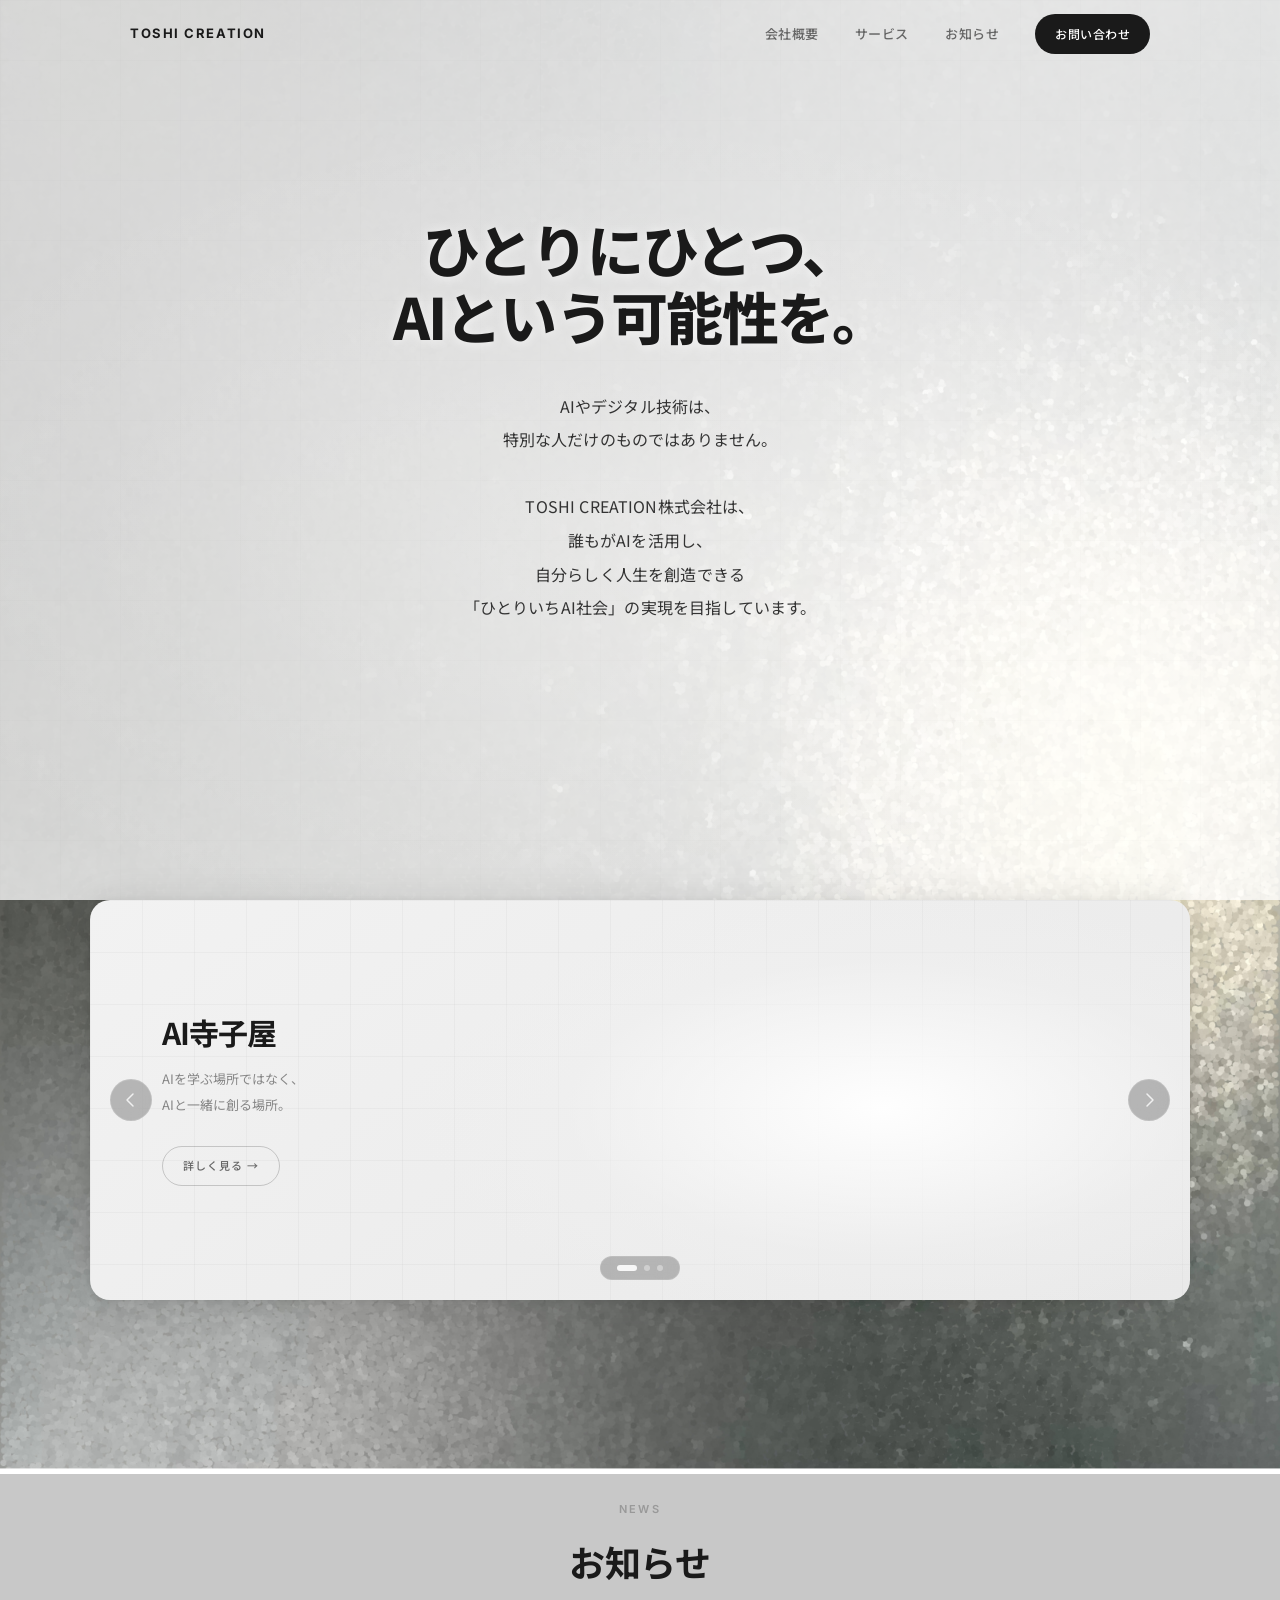
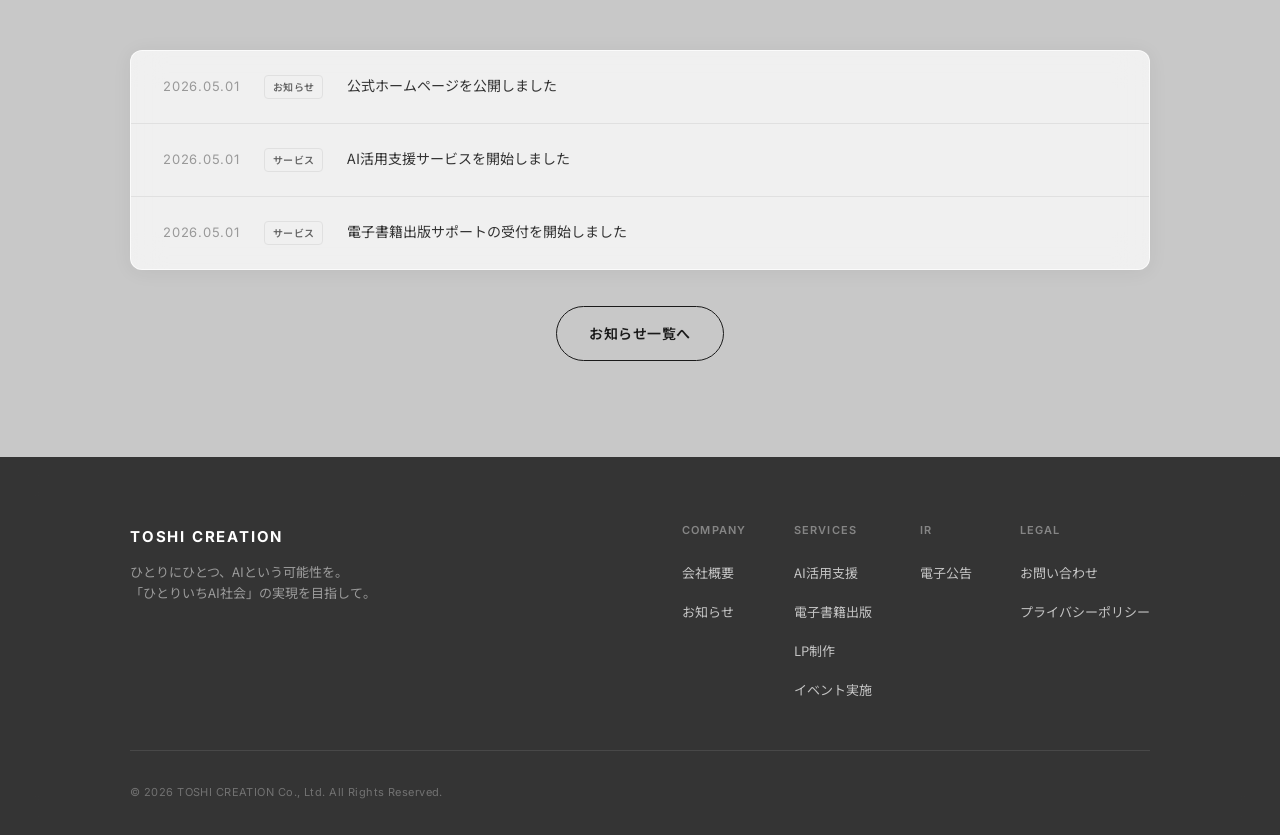
==== index.html @ 2ba1f7fa "Add files via upload" ====
<!DOCTYPE html>
<html lang="ja">
<head>
  <meta charset="UTF-8">
  <meta name="viewport" content="width=device-width, initial-scale=1.0">
  <title>TOSHI CREATION株式会社 | AIを、身近に。</title>
  <meta name="description" content="TOSHI CREATION株式会社は、AI活用支援・電子書籍出版サポート・LP制作・イベント実施を通じて、一人ひとりのビジネスと生活にAIを身近にする会社です。">
  <link rel="stylesheet" href="style.css">
  <link rel="preconnect" href="https://fonts.googleapis.com">
  <link rel="preconnect" href="https://fonts.gstatic.com" crossorigin>
  <link href="https://fonts.googleapis.com/css2?family=Noto+Sans+JP:wght@400;500;600;700;800&family=Inter:wght@400;500;600;700;800&display=swap" rel="stylesheet">
</head>
<body>

  <!-- ヘッダー -->
  <header class="site-header">
    <div class="header-inner">
      <a href="index.html" class="site-logo">
        <span class="logo-text-en">TOSHI CREATION</span>
      </a>
      <nav class="site-nav" id="siteNav">
        <a href="about.html">会社概要</a>
        <a href="services.html">サービス</a>
        <a href="#news">お知らせ</a>
        <a href="#contact" class="nav-contact-btn">お問い合わせ</a>
      </nav>
      <button class="hamburger" id="hamburger" aria-label="メニューを開く">
        <span></span>
        <span></span>
        <span></span>
      </button>
    </div>
  </header>

  <main>

    <!-- ヒーローセクション -->
    <section class="hero" id="about">
      <div class="hero-bg"></div>
      <div class="hero-grid"></div>
      <div class="hero-inner">
        <div class="hero-content">
          <h1 class="hero-title">ひとりにひとつ、<br>AIという可能性を。</h1>
          <p class="hero-body">AIやデジタル技術は、<br>特別な人だけのものではありません。<br><br>TOSHI CREATION株式会社は、<br>誰もがAIを活用し、<br>自分らしく人生を創造できる<br>「ひとりいちAI社会」の実現を目指しています。</p>
        </div>
      </div>
    </section>

    <!-- カルーセルセクション -->
    <section class="carousel-section">
      <div class="carousel" id="mainCarousel">

        <!-- スライドコンテナ -->
        <div class="carousel-inner" id="carouselInner">

          <!-- Slide 1: AI寺子屋 -->
          <div class="carousel-slide slide--dark is-active">
            <div class="slide-bg">
              <div class="slide-bg-grid"></div>
              <div class="slide-bg-glow"></div>
            </div>
            <div class="slide-content">
              <h2 class="slide-title slide-title--dark">AI寺子屋</h2>
              <p class="slide-desc slide-desc--dark">AIを学ぶ場所ではなく、<br>AIと一緒に創る場所。</p>
              <a href="#" class="slide-btn slide-btn--dark">詳しく見る →</a>
            </div>
          </div>

          <!-- Slide 2: 余白プロジェクト -->
          <div class="carousel-slide slide--light">
            <div class="slide-bg">
              <div class="slide-bg-orb"></div>
            </div>
            <div class="slide-content">
              <h2 class="slide-title slide-title--dark">余白プロジェクト</h2>
              <p class="slide-desc slide-desc--dark">情報を増やす前に、<br>余白を取り戻す。</p>
              <a href="#" class="slide-btn slide-btn--dark">詳しく見る →</a>
            </div>
          </div>

          <!-- Slide 3: 自分プロンプトプロジェクト -->
          <div class="carousel-slide slide--future">
            <div class="slide-bg">
              <div class="slide-bg-grid slide-bg-grid--fine"></div>
              <div class="slide-bg-chars" aria-hidden="true">
                <span class="char char-1">プロンプト</span>
                <span class="char char-2">AI</span>
                <span class="char char-3">未来</span>
                <span class="char char-4">創造</span>
                <span class="char char-5">自分</span>
              </div>
            </div>
            <div class="slide-content">
              <h2 class="slide-title slide-title--dark">自分プロンプト<br>プロジェクト</h2>
              <p class="slide-desc slide-desc--dark">あなた自身を、<br>AI時代の資産にする。</p>
              <a href="#" class="slide-btn slide-btn--dark">詳しく見る →</a>
            </div>
          </div>

        </div>

        <!-- 矢印ナビ -->
        <button class="carousel-arrow carousel-arrow--prev" id="carouselPrev" aria-label="前のスライド">
          <svg width="18" height="18" viewBox="0 0 18 18" fill="none">
            <path d="M11 3L5 9L11 15" stroke="currentColor" stroke-width="1.5" stroke-linecap="round" stroke-linejoin="round"/>
          </svg>
        </button>
        <button class="carousel-arrow carousel-arrow--next" id="carouselNext" aria-label="次のスライド">
          <svg width="18" height="18" viewBox="0 0 18 18" fill="none">
            <path d="M7 3L13 9L7 15" stroke="currentColor" stroke-width="1.5" stroke-linecap="round" stroke-linejoin="round"/>
          </svg>
        </button>

        <!-- ドットナビ -->
        <div class="carousel-dots" role="tablist">
          <button class="carousel-dot is-active" data-index="0" aria-label="スライド1" role="tab"></button>
          <button class="carousel-dot" data-index="1" aria-label="スライド2" role="tab"></button>
          <button class="carousel-dot" data-index="2" aria-label="スライド3" role="tab"></button>
        </div>

      </div>
    </section>

    <!-- お知らせ -->
    <section id="news">
      <div class="container">
        <div class="section-header">
          <span class="section-label">News</span>
          <h2 class="section-title">お知らせ</h2>
        </div>
        <div class="news-list">
          <div class="news-item">
            <span class="news-date">2026.05.01</span>
            <span class="news-tag">お知らせ</span>
            <a href="news.html" class="news-title-link">公式ホームページを公開しました</a>
          </div>
          <div class="news-item">
            <span class="news-date">2026.05.01</span>
            <span class="news-tag">サービス</span>
            <a href="news.html" class="news-title-link">AI活用支援サービスを開始しました</a>
          </div>
          <div class="news-item">
            <span class="news-date">2026.05.01</span>
            <span class="news-tag">サービス</span>
            <a href="news.html" class="news-title-link">電子書籍出版サポートの受付を開始しました</a>
          </div>
        </div>
        <div class="news-more">
          <a href="news.html" class="btn btn-outline">お知らせ一覧へ</a>
        </div>
      </div>
    </section>


  </main>

  <!-- フッター -->
  <footer class="site-footer">
    <div class="footer-inner">
      <div class="footer-top">
        <div>
          <span class="footer-logo-text-en">TOSHI CREATION</span>
          <p class="footer-tagline">ひとりにひとつ、AIという可能性を。<br>「ひとりいちAI社会」の実現を目指して。</p>
        </div>
        <nav class="footer-nav">
          <div class="footer-nav-col">
            <h4>Company</h4>
            <ul>
              <li><a href="about.html">会社概要</a></li>
              <li><a href="news.html">お知らせ</a></li>
            </ul>
          </div>
          <div class="footer-nav-col">
            <h4>Services</h4>
            <ul>
              <li><a href="services.html#ai">AI活用支援</a></li>
              <li><a href="services.html#ebook">電子書籍出版</a></li>
              <li><a href="services.html#lp">LP制作</a></li>
              <li><a href="services.html#event">イベント実施</a></li>
            </ul>
          </div>
          <div class="footer-nav-col">
            <h4>IR</h4>
            <ul>
              <li><a href="denshi-kokoku.html">電子公告</a></li>
            </ul>
          </div>
          <div class="footer-nav-col">
            <h4>Legal</h4>
            <ul>
              <li><a href="contact.html">お問い合わせ</a></li>
              <li><a href="privacy.html">プライバシーポリシー</a></li>
            </ul>
          </div>
        </nav>
      </div>
      <div class="footer-bottom">
        <p class="footer-copy">&copy; 2026 TOSHI CREATION Co., Ltd. All Rights Reserved.</p>
      </div>
    </div>
  </footer>

  <script>
    // ハンバーガーメニュー
    const hamburger = document.getElementById('hamburger');
    const siteNav = document.getElementById('siteNav');
    hamburger.addEventListener('click', (e) => {
      e.stopPropagation();
      siteNav.classList.toggle('is-open');
    });
    siteNav.querySelectorAll('a').forEach(link => {
      link.addEventListener('click', () => { siteNav.classList.remove('is-open'); });
    });
    document.addEventListener('click', (e) => {
      if (!siteNav.contains(e.target) && !hamburger.contains(e.target)) {
        siteNav.classList.remove('is-open');
      }
    });

    // スクロール時ヘッダー
    window.addEventListener('scroll', () => {
      const header = document.querySelector('.site-header');
      if (window.scrollY > 20) {
        header.style.boxShadow = '0 2px 16px rgba(0,0,0,0.08)';
      } else {
        header.style.boxShadow = 'none';
      }
    });

    // ——— カルーセル ———
    (function() {
      var slides   = document.querySelectorAll('.carousel-slide');
      var dots     = document.querySelectorAll('.carousel-dot');
      var total    = slides.length;
      var current  = 0;
      var autoTimer = null;
      var INTERVAL  = 5500;

      function goTo(index) {
        slides[current].classList.remove('is-active');
        dots[current].classList.remove('is-active');
        current = ((index % total) + total) % total;
        slides[current].classList.add('is-active');
        dots[current].classList.add('is-active');
      }

      function next() { goTo(current + 1); }
      function prev() { goTo(current - 1); }

      function startAuto() {
        clearInterval(autoTimer);
        autoTimer = setInterval(next, INTERVAL);
      }

      // 矢印
      document.getElementById('carouselNext').addEventListener('click', function() {
        next(); startAuto();
      });
      document.getElementById('carouselPrev').addEventListener('click', function() {
        prev(); startAuto();
      });

      // ドット
      dots.forEach(function(dot) {
        dot.addEventListener('click', function() {
          goTo(+dot.dataset.index); startAuto();
        });
      });

      // スワイプ
      var inner = document.getElementById('carouselInner');
      var touchStartX = 0;
      inner.addEventListener('touchstart', function(e) {
        touchStartX = e.touches[0].clientX;
      }, { passive: true });
      inner.addEventListener('touchend', function(e) {
        var diff = touchStartX - e.changedTouches[0].clientX;
        if (Math.abs(diff) > 40) {
          diff > 0 ? next() : prev();
          startAuto();
        }
      }, { passive: true });

      // ホバーで一時停止
      var carousel = document.getElementById('mainCarousel');
      carousel.addEventListener('mouseenter', function() { clearInterval(autoTimer); });
      carousel.addEventListener('mouseleave', function() { startAuto(); });

      startAuto();
    })();
  </script>
</body>
</html>
---- style.css ----
/* ===========================
   TOSHI CREATION 共通スタイル
   =========================== */

/* リセット・基本設定 */
*, *::before, *::after {
  box-sizing: border-box;
  margin: 0;
  padding: 0;
}

:root {
  --color-bg: #fafafa;
  --color-bg-white: #ffffff;
  --color-bg-light: #f4f4f4;
  --color-black: #1a1a1a;
  --color-dark: #333333;
  --color-mid: #666666;
  --color-light: #999999;
  --color-border: #e0e0e0;
  --color-accent: #2d2d2d;
  --color-accent-light: #4a4a4a;
  --shadow-sm: 0 2px 8px rgba(0,0,0,0.06);
  --shadow-md: 0 4px 16px rgba(0,0,0,0.08);
  --shadow-lg: 0 8px 32px rgba(0,0,0,0.10);
  --radius-sm: 6px;
  --radius-md: 12px;
  --radius-lg: 20px;
  --font-ja: 'Noto Sans JP', 'Hiragino Kaku Gothic ProN', 'Meiryo', sans-serif;
  --font-en: 'Inter', 'Helvetica Neue', Arial, sans-serif;
  --transition: 0.3s ease;
  --max-width: 1100px;
}

html {
  scroll-behavior: smooth;
}

body {
  font-family: var(--font-ja);
  background-color: #c8c8c8;
  background-image:
    linear-gradient(rgba(255, 255, 255, 0.76), rgba(255, 255, 255, 0.76)),
    url("images/glass-bg.png");
  background-size: cover;
  background-position: center;
  background-attachment: fixed;
  background-repeat: no-repeat;
  color: var(--color-dark);
  line-height: 1.8;
  font-size: 16px;
  -webkit-font-smoothing: antialiased;
}

a {
  color: inherit;
  text-decoration: none;
  transition: opacity var(--transition);
}

a:hover {
  opacity: 0.7;
}

img {
  max-width: 100%;
  height: auto;
}

/* ===========================
   レイアウト
   =========================== */

.container {
  max-width: var(--max-width);
  margin: 0 auto;
  padding: 0 40px;
}

section {
  padding: 96px 0;
}

/* ===========================
   ヘッダー・ナビゲーション
   =========================== */

.site-header {
  position: fixed;
  top: 0;
  left: 0;
  right: 0;
  z-index: 100;
  background: transparent;
  border-bottom: none;
}

.header-inner {
  max-width: var(--max-width);
  margin: 0 auto;
  padding: 0 40px;
  height: 68px;
  display: flex;
  align-items: center;
  justify-content: space-between;
}

.site-logo {
  display: flex;
  align-items: center;
  gap: 12px;
}

.logo-mark {
  width: 36px;
  height: 36px;
  background: linear-gradient(135deg, #1a1a1a 0%, #4a4a4a 100%);
  border-radius: var(--radius-sm);
  display: flex;
  align-items: center;
  justify-content: center;
  color: #fff;
  font-size: 13px;
  font-family: var(--font-en);
  font-weight: 700;
  letter-spacing: 0.02em;
  flex-shrink: 0;
}

.logo-img {
  height: 38px;
  width: auto;
  display: block;
}

.logo-text {
  display: flex;
  flex-direction: column;
  line-height: 1.2;
}

.logo-text-en {
  font-family: var(--font-en);
  font-size: 13px;
  font-weight: 700;
  letter-spacing: 0.12em;
  color: var(--color-black);
  text-transform: uppercase;
}

.logo-text-ja {
  font-size: 10px;
  color: var(--color-mid);
  letter-spacing: 0.06em;
}

.site-nav {
  display: flex;
  align-items: center;
  gap: 36px;
}

.site-nav a {
  font-size: 13px;
  font-weight: 500;
  color: var(--color-mid);
  letter-spacing: 0.04em;
  transition: color var(--transition);
}

.site-nav a:hover,
.site-nav a.active {
  color: var(--color-black);
  opacity: 1;
}

.nav-contact-btn {
  background: var(--color-black) !important;
  color: #fff !important;
  padding: 9px 20px;
  border-radius: 100px;
  font-size: 12px !important;
  font-weight: 600;
  letter-spacing: 0.06em;
  transition: background var(--transition) !important;
}

.nav-contact-btn:hover {
  background: var(--color-accent-light) !important;
  opacity: 1 !important;
}

/* ハンバーガーメニュー */
.hamburger {
  display: none;
  flex-direction: column;
  gap: 5px;
  cursor: pointer;
  padding: 4px;
  background: none;
  border: none;
}

.hamburger span {
  display: block;
  width: 22px;
  height: 1.5px;
  background: var(--color-black);
  transition: var(--transition);
}

/* ===========================
   フッター
   =========================== */

.site-footer {
  background: rgba(20, 20, 20, 0.82);
  backdrop-filter: blur(16px);
  -webkit-backdrop-filter: blur(16px);
  color: #fff;
  padding: 64px 0 32px;
}

.footer-inner {
  max-width: var(--max-width);
  margin: 0 auto;
  padding: 0 40px;
}

.footer-top {
  display: flex;
  justify-content: space-between;
  align-items: flex-start;
  gap: 48px;
  padding-bottom: 48px;
  border-bottom: 1px solid rgba(255,255,255,0.1);
  margin-bottom: 32px;
}

.footer-logo-text-en {
  font-family: var(--font-en);
  font-size: 15px;
  font-weight: 700;
  letter-spacing: 0.12em;
  color: #fff;
  text-transform: uppercase;
}

.footer-logo-text-ja {
  font-size: 10px;
  color: rgba(255,255,255,0.4);
  margin-top: 4px;
  letter-spacing: 0.06em;
}

.footer-logo-img {
  height: 28px;
  width: auto;
  display: block;
  margin-bottom: 12px;
  filter: brightness(0) invert(1);
  opacity: 0.85;
}

.footer-tagline {
  font-size: 13px;
  color: rgba(255,255,255,0.5);
  margin-top: 12px;
  line-height: 1.6;
}

.footer-nav {
  display: flex;
  gap: 48px;
}

.footer-nav-col h4 {
  font-size: 11px;
  font-weight: 600;
  letter-spacing: 0.1em;
  text-transform: uppercase;
  color: rgba(255,255,255,0.4);
  margin-bottom: 16px;
  font-family: var(--font-en);
}

.footer-nav-col ul {
  list-style: none;
  display: flex;
  flex-direction: column;
  gap: 10px;
}

.footer-nav-col a {
  font-size: 13px;
  color: rgba(255,255,255,0.7);
  transition: color var(--transition);
}

.footer-nav-col a:hover {
  color: #fff;
  opacity: 1;
}

.footer-bottom {
  display: flex;
  justify-content: space-between;
  align-items: center;
  gap: 16px;
}

.footer-copy {
  font-size: 11px;
  color: rgba(255,255,255,0.3);
  font-family: var(--font-en);
  letter-spacing: 0.04em;
}

/* ===========================
   共通コンポーネント
   =========================== */

/* セクション見出し */
.section-header {
  text-align: center;
  margin-bottom: 64px;
}

.section-label {
  display: inline-block;
  font-family: var(--font-en);
  font-size: 11px;
  font-weight: 600;
  letter-spacing: 0.2em;
  text-transform: uppercase;
  color: var(--color-light);
  margin-bottom: 16px;
}

.section-title {
  font-size: clamp(26px, 3.5vw, 36px);
  font-weight: 700;
  color: var(--color-black);
  line-height: 1.4;
  letter-spacing: -0.01em;
}

.section-desc {
  margin-top: 16px;
  font-size: 15px;
  color: var(--color-mid);
  line-height: 1.9;
  max-width: 560px;
  margin-left: auto;
  margin-right: auto;
}

/* ボタン */
.btn {
  display: inline-flex;
  align-items: center;
  gap: 8px;
  padding: 14px 32px;
  border-radius: 100px;
  font-size: 14px;
  font-weight: 600;
  letter-spacing: 0.04em;
  cursor: pointer;
  transition: all var(--transition);
  border: none;
  outline: none;
}

.btn-primary {
  background: var(--color-black);
  color: #fff;
}

.btn-primary:hover {
  background: #333;
  opacity: 1;
  transform: translateY(-1px);
  box-shadow: var(--shadow-md);
}

.btn-outline {
  background: transparent;
  color: var(--color-black);
  border: 1.5px solid var(--color-black);
}

.btn-outline:hover {
  background: var(--color-black);
  color: #fff;
  opacity: 1;
  transform: translateY(-1px);
}

.btn-line {
  background: #06C755;
  color: #fff;
}

.btn-line:hover {
  background: #05b04c;
  opacity: 1;
  transform: translateY(-1px);
  box-shadow: var(--shadow-md);
}

/* カード */
.card {
  background: rgba(255, 255, 255, 0.75);
  backdrop-filter: blur(16px);
  -webkit-backdrop-filter: blur(16px);
  border: 1px solid rgba(255,255,255,0.7);
  border-radius: var(--radius-md);
  padding: 36px;
  box-shadow: var(--shadow-sm);
  transition: box-shadow var(--transition), transform var(--transition);
}

.card:hover {
  box-shadow: var(--shadow-md);
  transform: translateY(-2px);
}

/* ページヘッダー（各内ページ用） */
.page-hero {
  padding: 128px 0 72px;
  text-align: center;
  background: transparent;
}

.page-hero-label {
  font-family: var(--font-en);
  font-size: 11px;
  font-weight: 600;
  letter-spacing: 0.2em;
  text-transform: uppercase;
  color: var(--color-light);
  display: block;
  margin-bottom: 16px;
}

.page-hero-title {
  font-size: clamp(30px, 4vw, 44px);
  font-weight: 700;
  color: var(--color-black);
  letter-spacing: -0.02em;
  line-height: 1.3;
}

.page-hero-desc {
  margin-top: 16px;
  font-size: 15px;
  color: var(--color-mid);
  line-height: 1.9;
}

/* ページコンテンツ共通 */
.page-content {
  padding: 80px 0 96px;
}

/* ===========================
   トップページ専用
   =========================== */

/* ヒーロー */
.hero {
  min-height: 100vh;
  display: flex;
  align-items: center;
  justify-content: center;
  background: transparent;
  position: relative;
  overflow: hidden;
  padding-top: 68px;
}

.hero-bg {
  position: absolute;
  inset: 0;
  background:
    radial-gradient(ellipse 90% 70% at 50% 60%, rgba(255,255,255,0.18) 0%, transparent 70%);
  pointer-events: none;
}

.hero-grid {
  position: absolute;
  inset: 0;
  background-image:
    linear-gradient(rgba(0,0,0,0.025) 1px, transparent 1px),
    linear-gradient(90deg, rgba(0,0,0,0.025) 1px, transparent 1px);
  background-size: 60px 60px;
  pointer-events: none;
  opacity: 0.4;
}

.hero-inner {
  position: relative;
  z-index: 1;
  max-width: 800px;
  margin: 0 auto;
  padding: 0 40px;
  display: flex;
  flex-direction: column;
  align-items: center;
  width: 100%;
}

.hero-content {
  padding: 100px 0 80px;
  text-align: center;
  width: 100%;
}

.hero-eyecatch {
  font-family: var(--font-en);
  font-size: 11px;
  font-weight: 600;
  letter-spacing: 0.2em;
  text-transform: uppercase;
  color: var(--color-light);
  display: flex;
  align-items: center;
  justify-content: center;
  gap: 12px;
  margin-bottom: 28px;
}

.hero-eyecatch::before {
  content: '';
  display: block;
  width: 32px;
  height: 1px;
  background: var(--color-light);
}

.hero-title {
  font-size: clamp(32px, 4.5vw, 57px);
  font-weight: 800;
  color: var(--color-black);
  line-height: 1.18;
  letter-spacing: -0.03em;
  margin-bottom: 40px;
  text-shadow: 0 1px 12px rgba(255,255,255,0.7);
}

.hero-body {
  font-size: 16px;
  color: var(--color-dark);
  line-height: 2.1;
  margin: 0 auto 52px;
  max-width: 520px;
  font-weight: 400;
  letter-spacing: 0.01em;
}

.hero-actions {
  display: flex;
  gap: 16px;
  flex-wrap: wrap;
  justify-content: center;
}

/* ヒーロー右側ビジュアル（非表示） */
.hero-visual {
  display: none;
}

.hero-card {
  background: var(--color-bg-white);
  border: 1px solid var(--color-border);
  border-radius: var(--radius-md);
  padding: 24px 28px;
  box-shadow: var(--shadow-md);
}

.hero-card-label {
  font-size: 10px;
  font-weight: 600;
  letter-spacing: 0.15em;
  text-transform: uppercase;
  color: var(--color-light);
  font-family: var(--font-en);
  margin-bottom: 10px;
}

.hero-card-value {
  font-size: 15px;
  font-weight: 600;
  color: var(--color-black);
  display: flex;
  align-items: center;
  gap: 8px;
}

.hero-card-icon {
  width: 28px;
  height: 28px;
  background: var(--color-bg-light);
  border-radius: 6px;
  display: flex;
  align-items: center;
  justify-content: center;
  font-size: 14px;
}

.hero-card-row {
  display: flex;
  gap: 16px;
}

.hero-card-row .hero-card {
  flex: 1;
}

/* アイコン非表示 */
.service-icon,
.hero-card-icon,
.service-full-icon,
.contact-option-icon {
  display: none;
}

/* サービス紹介（TOP） */
.top-services {
  background: transparent;
}

.services-grid {
  display: grid;
  grid-template-columns: repeat(2, 1fr);
  gap: 24px;
}

.service-card {
  background: rgba(255, 255, 255, 0.48);
  backdrop-filter: blur(12px);
  -webkit-backdrop-filter: blur(12px);
  border: 1px solid rgba(255,255,255,0.55);
  border-radius: var(--radius-md);
  padding: 40px;
  box-shadow: 0 2px 20px rgba(0,0,0,0.06), 0 1px 4px rgba(0,0,0,0.04);
  transition: all var(--transition);
  position: relative;
  overflow: hidden;
}

.service-card::before {
  content: '';
  position: absolute;
  top: 0;
  left: 0;
  right: 0;
  height: 3px;
  background: linear-gradient(90deg, #1a1a1a, #666);
  opacity: 0;
  transition: opacity var(--transition);
}

.service-card:hover {
  box-shadow: var(--shadow-lg);
  transform: translateY(-3px);
}

.service-card:hover::before {
  opacity: 1;
}

.service-icon {
  width: 52px;
  height: 52px;
  background: var(--color-bg-light);
  border-radius: var(--radius-sm);
  display: flex;
  align-items: center;
  justify-content: center;
  font-size: 24px;
  margin-bottom: 24px;
  border: 1px solid var(--color-border);
}

.service-card-title {
  font-size: 18px;
  font-weight: 700;
  color: var(--color-black);
  margin-bottom: 12px;
  letter-spacing: -0.01em;
}

.service-card-desc {
  font-size: 14px;
  color: var(--color-mid);
  line-height: 1.8;
}

.service-card-link {
  display: inline-flex;
  align-items: center;
  gap: 6px;
  margin-top: 20px;
  font-size: 13px;
  font-weight: 600;
  color: var(--color-black);
  letter-spacing: 0.04em;
}

/* お知らせ（TOP） */
.news-list {
  border: 1px solid rgba(255,255,255,0.7);
  border-radius: var(--radius-md);
  overflow: hidden;
  background: rgba(255, 255, 255, 0.72);
  backdrop-filter: blur(16px);
  -webkit-backdrop-filter: blur(16px);
  box-shadow: 0 2px 20px rgba(0,0,0,0.06);
}

.news-item {
  display: flex;
  align-items: baseline;
  gap: 24px;
  padding: 24px 32px;
  border-bottom: 1px solid var(--color-border);
  transition: background var(--transition);
}

.news-item:last-child {
  border-bottom: none;
}

.news-item:hover {
  background: rgba(244,244,244,0.7);
}

.news-date {
  font-family: var(--font-en);
  font-size: 13px;
  color: var(--color-light);
  letter-spacing: 0.06em;
  white-space: nowrap;
  flex-shrink: 0;
}

.news-tag {
  font-size: 10px;
  font-weight: 600;
  color: var(--color-mid);
  border: 1px solid var(--color-border);
  border-radius: 4px;
  padding: 2px 8px;
  white-space: nowrap;
  flex-shrink: 0;
  letter-spacing: 0.04em;
}

.news-title-link {
  font-size: 14px;
  color: var(--color-dark);
  line-height: 1.5;
  transition: color var(--transition);
}

.news-item:hover .news-title-link {
  color: var(--color-black);
}

.news-more {
  text-align: center;
  margin-top: 36px;
}

/* お問い合わせ導線（TOP） */
.contact-cta {
  background: transparent;
}

.contact-cta .section-label {
  color: var(--color-light);
}

.contact-cta .section-title {
  color: var(--color-black);
}

.contact-cta .section-desc {
  color: var(--color-mid);
}

.cta-actions {
  display: flex;
  gap: 16px;
  justify-content: center;
  flex-wrap: wrap;
  margin-top: 48px;
}

.btn-white {
  background: #fff;
  color: var(--color-black);
}

.btn-white:hover {
  background: #f0f0f0;
  opacity: 1;
  transform: translateY(-1px);
}

/* ===========================
   カルーセルセクション（TOP）
   =========================== */

.carousel-section {
  padding: 0 40px 96px;
}

/* ——— カルーセル外枠 ——— */
.carousel {
  max-width: var(--max-width);
  margin: 0 auto;
  position: relative;
  border-radius: var(--radius-lg);
  overflow: hidden;
  box-shadow: 0 4px 40px rgba(0,0,0,0.12), 0 1px 6px rgba(0,0,0,0.06);
}

/* ——— スライドコンテナ ——— */
.carousel-inner {
  position: relative;
  height: 400px;
}

/* ——— 各スライド共通 ——— */
.carousel-slide {
  position: absolute;
  inset: 0;
  opacity: 0;
  pointer-events: none;
  transition: opacity 0.95s cubic-bezier(0.4, 0, 0.2, 1);
}

.carousel-slide.is-active {
  opacity: 1;
  pointer-events: auto;
}

/* ——— 背景レイヤー ——— */
.slide-bg {
  position: absolute;
  inset: 0;
  overflow: hidden;
}

/* ——— Slide 1: AI寺子屋（ライト） ——— */
.slide--dark {
  background: linear-gradient(145deg, #f2f2f2 0%, #e9e9e9 100%);
}

.slide--dark .slide-bg-grid {
  position: absolute;
  inset: -52px;
  background-image:
    linear-gradient(rgba(0,0,0,0.026) 1px, transparent 1px),
    linear-gradient(90deg, rgba(0,0,0,0.026) 1px, transparent 1px);
  background-size: 52px 52px;
  animation: gridDrift 40s linear infinite;
}

.slide--dark .slide-bg-glow {
  position: absolute;
  inset: 0;
  background: radial-gradient(ellipse 55% 70% at 72% 52%, rgba(255,255,255,0.95) 0%, rgba(240,240,240,0.50) 52%, transparent 78%);
  animation: glowPulse 9s ease-in-out infinite alternate;
}

/* ——— Slide 2: 余白プロジェクト（ライト） ——— */
.slide--light {
  background: linear-gradient(145deg, #f5f5f5 0%, #ebebeb 100%);
}

.slide--light .slide-bg-orb {
  position: absolute;
  inset: 0;
  background: radial-gradient(ellipse 58% 72% at 26% 52%, rgba(255,255,255,0.98) 0%, rgba(242,242,242,0.55) 52%, transparent 78%);
  animation: orbDrift 14s ease-in-out infinite alternate;
}

/* ——— Slide 3: 自分プロンプト（ライト） ——— */
.slide--future {
  background: linear-gradient(145deg, #f0f0f0 0%, #e6e6e6 50%, #efefef 100%);
}

.slide--future .slide-bg-grid--fine {
  position: absolute;
  inset: -36px;
  background-image:
    linear-gradient(rgba(0,0,0,0.020) 1px, transparent 1px),
    linear-gradient(90deg, rgba(0,0,0,0.020) 1px, transparent 1px);
  background-size: 36px 36px;
  animation: gridDriftRev 52s linear infinite;
}

/* 浮遊する文字 */
.slide-bg-chars {
  position: absolute;
  inset: 0;
  pointer-events: none;
  user-select: none;
}

.slide-bg-chars .char {
  position: absolute;
  font-family: var(--font-ja);
  color: rgba(0,0,0,0.048);
  font-weight: 600;
  letter-spacing: 0.04em;
  animation: charFloat 7s ease-in-out infinite;
}

.char-1 { top: 12%; left: 56%; font-size: 13px; animation-delay: 0s; }
.char-2 { top: 40%; left: 76%; font-size: 11px; animation-delay: 1.2s; }
.char-3 { top: 64%; left: 60%; font-size: 12px; animation-delay: 2.8s; }
.char-4 { top: 22%; left: 84%; font-size: 10px; animation-delay: 1.8s; }
.char-5 { top: 78%; left: 72%; font-size: 11px; animation-delay: 0.6s; }

/* ——— スライドコンテンツ ——— */
.slide-content {
  position: relative;
  z-index: 2;
  height: 100%;
  display: flex;
  flex-direction: column;
  justify-content: center;
  padding: 0 72px;
  max-width: 520px;
}

.slide-label {
  font-family: var(--font-en);
  font-size: 10px;
  font-weight: 600;
  letter-spacing: 0.26em;
  text-transform: uppercase;
  color: rgba(255,255,255,0.36);
  display: block;
  margin-bottom: 18px;
}

.slide-label--dark {
  color: rgba(0,0,0,0.32);
}

.slide-title {
  font-size: clamp(22px, 2.8vw, 30px);
  font-weight: 700;
  color: rgba(255,255,255,0.90);
  letter-spacing: -0.03em;
  line-height: 1.26;
  margin-bottom: 14px;
}

.slide-title--dark {
  color: var(--color-black);
}

.slide-desc {
  font-size: 13px;
  color: rgba(255,255,255,0.48);
  line-height: 2.0;
  font-weight: 400;
  margin-bottom: 28px;
}

.slide-desc--dark {
  color: rgba(0,0,0,0.44);
}

.slide-btn {
  display: inline-flex;
  align-items: center;
  gap: 6px;
  font-family: var(--font-ja);
  font-size: 11px;
  font-weight: 500;
  letter-spacing: 0.10em;
  padding: 9px 20px;
  border-radius: 100px;
  align-self: flex-start;
  transition: all 0.3s ease;
}

.slide-btn--light {
  color: rgba(255,255,255,0.78);
  border: 1px solid rgba(255,255,255,0.26);
}

.slide-btn--light:hover {
  color: #fff;
  border-color: rgba(255,255,255,0.60);
  background: rgba(255,255,255,0.08);
  opacity: 1;
}

.slide-btn--dark {
  color: rgba(0,0,0,0.58);
  border: 1px solid rgba(0,0,0,0.18);
}

.slide-btn--dark:hover {
  color: var(--color-black);
  border-color: rgba(0,0,0,0.42);
  background: rgba(0,0,0,0.04);
  opacity: 1;
}

/* ——— 矢印ナビ ——— */
.carousel-arrow {
  position: absolute;
  top: 50%;
  transform: translateY(-50%);
  z-index: 10;
  width: 42px;
  height: 42px;
  border-radius: 50%;
  background: rgba(12, 12, 12, 0.26);
  backdrop-filter: blur(10px);
  -webkit-backdrop-filter: blur(10px);
  border: 1px solid rgba(255,255,255,0.14);
  color: rgba(255,255,255,0.80);
  cursor: pointer;
  display: flex;
  align-items: center;
  justify-content: center;
  transition: background 0.3s ease, color 0.3s ease;
}

.carousel-arrow:hover {
  background: rgba(12, 12, 12, 0.52);
  color: #fff;
}

.carousel-arrow--prev { left: 20px; }
.carousel-arrow--next { right: 20px; }

/* ——— ドットナビ ——— */
.carousel-dots {
  position: absolute;
  bottom: 20px;
  left: 50%;
  transform: translateX(-50%);
  z-index: 10;
  display: flex;
  gap: 7px;
  align-items: center;
  background: rgba(8, 8, 8, 0.24);
  backdrop-filter: blur(10px);
  -webkit-backdrop-filter: blur(10px);
  border-radius: 20px;
  padding: 8px 16px;
  border: 1px solid rgba(255,255,255,0.11);
}

.carousel-dot {
  width: 6px;
  height: 6px;
  border-radius: 50%;
  background: rgba(255,255,255,0.36);
  border: none;
  cursor: pointer;
  padding: 0;
  transition: all 0.42s cubic-bezier(0.4, 0, 0.2, 1);
}

.carousel-dot.is-active {
  width: 20px;
  border-radius: 3px;
  background: rgba(255,255,255,0.88);
}

/* ——— アニメーション ——— */

@keyframes gridDrift {
  0%   { transform: translate(0, 0); }
  100% { transform: translate(52px, 52px); }
}

@keyframes gridDriftRev {
  0%   { transform: translate(0, 0); }
  100% { transform: translate(-36px, -36px); }
}

@keyframes glowPulse {
  0%   { opacity: 0.55; transform: scale(1); }
  100% { opacity: 1.00; transform: scale(1.06); }
}

@keyframes orbDrift {
  0%   { transform: translate(0, 0)    scale(1); }
  100% { transform: translate(28px, -14px) scale(1.04); }
}

@keyframes charFloat {
  0%, 100% { opacity: 0.04; transform: translateY(0px); }
  50%       { opacity: 0.08; transform: translateY(-9px); }
}

/* ===========================
   会社概要ページ
   =========================== */

.about-table-wrap {
  background: rgba(255, 255, 255, 0.75);
  backdrop-filter: blur(16px);
  -webkit-backdrop-filter: blur(16px);
  border: 1px solid rgba(255,255,255,0.7);
  border-radius: var(--radius-md);
  overflow: hidden;
  box-shadow: var(--shadow-sm);
}

.about-table {
  width: 100%;
  border-collapse: collapse;
}

.about-table th,
.about-table td {
  padding: 22px 32px;
  border-bottom: 1px solid var(--color-border);
  font-size: 14px;
  text-align: left;
  vertical-align: top;
}

.about-table tr:last-child th,
.about-table tr:last-child td {
  border-bottom: none;
}

.about-table th {
  width: 200px;
  font-weight: 600;
  color: var(--color-black);
  background: rgba(244,244,244,0.7);
  font-size: 13px;
  letter-spacing: 0.02em;
}

.about-table td {
  color: var(--color-dark);
  line-height: 1.7;
}

.about-table .placeholder {
  color: var(--color-light);
  font-style: italic;
}

/* 代表メッセージ */
.message-block {
  background: rgba(244, 244, 244, 0.72);
  backdrop-filter: blur(10px);
  -webkit-backdrop-filter: blur(10px);
  border: 1px solid rgba(255,255,255,0.5);
  border-radius: var(--radius-lg);
  padding: 56px 64px;
  position: relative;
  overflow: hidden;
}

.message-block::before {
  content: none;
}

.message-text {
  font-size: 15px;
  line-height: 2;
  color: var(--color-dark);
  position: relative;
  z-index: 1;
}

.message-sign {
  margin-top: 32px;
  font-size: 14px;
  color: var(--color-mid);
  text-align: right;
}

/* ===========================
   サービスページ
   =========================== */

.services-full-grid {
  display: grid;
  grid-template-columns: repeat(2, 1fr);
  gap: 28px;
}

.service-full-card {
  background: rgba(255, 255, 255, 0.75);
  backdrop-filter: blur(16px);
  -webkit-backdrop-filter: blur(16px);
  border: 1px solid rgba(255,255,255,0.7);
  border-radius: var(--radius-md);
  overflow: hidden;
  box-shadow: var(--shadow-sm);
  transition: all var(--transition);
}

.service-full-card:hover {
  box-shadow: var(--shadow-md);
  transform: translateY(-2px);
}

.service-card-header {
  padding: 36px 36px 28px;
  border-bottom: 1px solid rgba(220,220,220,0.5);
  background: linear-gradient(135deg, rgba(244,244,244,0.6) 0%, rgba(255,255,255,0.4) 100%);
}

.service-card-body {
  padding: 28px 36px 36px;
}

.service-full-icon {
  width: 56px;
  height: 56px;
  background: var(--color-bg-white);
  border: 1px solid var(--color-border);
  border-radius: var(--radius-sm);
  display: flex;
  align-items: center;
  justify-content: center;
  font-size: 26px;
  margin-bottom: 20px;
  box-shadow: var(--shadow-sm);
}

.service-full-title {
  font-size: 20px;
  font-weight: 700;
  color: var(--color-black);
  letter-spacing: -0.01em;
  margin-bottom: 8px;
}

.service-full-tag {
  font-size: 11px;
  font-family: var(--font-en);
  color: var(--color-light);
  letter-spacing: 0.1em;
  text-transform: uppercase;
}

.service-full-desc {
  font-size: 14px;
  color: var(--color-mid);
  line-height: 1.85;
  margin-bottom: 24px;
}

.service-points {
  list-style: none;
  display: flex;
  flex-direction: column;
  gap: 10px;
}

.service-points li {
  display: flex;
  align-items: flex-start;
  gap: 10px;
  font-size: 13px;
  color: var(--color-dark);
  line-height: 1.6;
}

.service-points li::before {
  content: '—';
  color: var(--color-light);
  flex-shrink: 0;
  margin-top: 1px;
}

/* ===========================
   お知らせページ
   =========================== */

.news-full-list {
  display: flex;
  flex-direction: column;
  gap: 0;
  border: 1px solid rgba(255,255,255,0.55);
  border-radius: var(--radius-md);
  overflow: hidden;
  background: rgba(255, 255, 255, 0.72);
  backdrop-filter: blur(8px);
  -webkit-backdrop-filter: blur(8px);
  box-shadow: var(--shadow-sm);
}

.news-full-item {
  display: flex;
  align-items: baseline;
  gap: 24px;
  padding: 28px 36px;
  border-bottom: 1px solid var(--color-border);
  transition: background var(--transition);
}

.news-full-item:last-child {
  border-bottom: none;
}

.news-full-item:hover {
  background: rgba(244,244,244,0.7);
}

/* ===========================
   お問い合わせページ
   =========================== */

.contact-options {
  display: grid;
  grid-template-columns: repeat(2, 1fr);
  gap: 24px;
  margin-bottom: 64px;
}

.contact-option-card {
  background: rgba(255, 255, 255, 0.75);
  backdrop-filter: blur(16px);
  -webkit-backdrop-filter: blur(16px);
  border: 1px solid rgba(255,255,255,0.7);
  border-radius: var(--radius-md);
  padding: 40px;
  text-align: center;
  box-shadow: var(--shadow-sm);
  transition: all var(--transition);
  position: relative;
  overflow: hidden;
}

.contact-option-card:hover {
  box-shadow: var(--shadow-md);
  transform: translateY(-2px);
}

/* LINE カード強調 */
.contact-option-card--line {
  background: rgba(255, 255, 255, 0.82);
  backdrop-filter: blur(20px);
  -webkit-backdrop-filter: blur(20px);
  border-color: rgba(6, 199, 85, 0.18);
}

.contact-option-card--line::before {
  content: '';
  position: absolute;
  top: 0;
  left: 0;
  right: 0;
  height: 2px;
  background: linear-gradient(90deg, rgba(6,199,85,0.5), rgba(6,199,85,0.15));
}

.contact-option-card--line:hover {
  box-shadow: 0 8px 32px rgba(6,199,85,0.07), var(--shadow-md);
  transform: translateY(-4px);
  border-color: rgba(6, 199, 85, 0.26);
}

/* LINE ボタン付近の補足文 */
.line-sub-hint {
  margin-top: 10px;
  font-size: 11px;
  color: var(--color-light);
  letter-spacing: 0.02em;
}

/* QR コードエリア */
.line-qr-wrap {
  display: flex;
  flex-direction: column;
  align-items: center;
  gap: 10px;
  margin-top: 24px;
  padding-top: 24px;
  border-top: 1px solid rgba(0, 0, 0, 0.06);
}

.line-qr-box {
  width: 120px;
  height: 120px;
  border-radius: 10px;
  border: 1px solid rgba(0, 0, 0, 0.07);
  overflow: hidden;
  box-shadow: 0 2px 8px rgba(0, 0, 0, 0.05);
  background:
    repeating-linear-gradient(0deg, rgba(0,0,0,0.03) 0px, rgba(0,0,0,0.03) 1px, transparent 1px, transparent 8px),
    repeating-linear-gradient(90deg, rgba(0,0,0,0.03) 0px, rgba(0,0,0,0.03) 1px, transparent 1px, transparent 8px),
    rgba(255,255,255,0.95);
  display: flex;
  align-items: center;
  justify-content: center;
}

.line-qr-img {
  width: 100%;
  height: 100%;
  object-fit: contain;
  display: block;
}

.line-qr-label {
  font-size: 11px;
  color: var(--color-light);
  text-align: center;
  line-height: 1.6;
  letter-spacing: 0.02em;
}

.contact-option-icon {
  font-size: 36px;
  margin-bottom: 16px;
  display: block;
}

.contact-option-title {
  font-size: 16px;
  font-weight: 700;
  color: var(--color-black);
  margin-bottom: 10px;
}

.contact-option-desc {
  font-size: 13px;
  color: var(--color-mid);
  line-height: 1.7;
  margin-bottom: 24px;
}

/* お問い合わせフォーム */
.contact-form-wrap {
  background: rgba(255, 255, 255, 0.75);
  backdrop-filter: blur(16px);
  -webkit-backdrop-filter: blur(16px);
  border: 1px solid rgba(255,255,255,0.7);
  border-radius: var(--radius-md);
  padding: 48px 52px;
  box-shadow: var(--shadow-sm);
}

.contact-form-wrap h3 {
  font-size: 20px;
  font-weight: 700;
  color: var(--color-black);
  margin-bottom: 32px;
  padding-bottom: 20px;
  border-bottom: 1px solid var(--color-border);
}

.form-group {
  margin-bottom: 28px;
}

.form-label {
  display: block;
  font-size: 13px;
  font-weight: 600;
  color: var(--color-dark);
  margin-bottom: 8px;
  letter-spacing: 0.02em;
}

.form-label .required {
  color: #c0392b;
  margin-left: 4px;
  font-size: 11px;
}

.form-input,
.form-select,
.form-textarea {
  width: 100%;
  padding: 12px 16px;
  border: 1.5px solid rgba(220,220,220,0.7);
  border-radius: var(--radius-sm);
  font-size: 14px;
  font-family: var(--font-ja);
  color: var(--color-dark);
  background: rgba(250,250,250,0.85);
  transition: border-color var(--transition), box-shadow var(--transition);
  outline: none;
  -webkit-appearance: none;
}

.form-input:focus,
.form-select:focus,
.form-textarea:focus {
  border-color: var(--color-black);
  box-shadow: 0 0 0 3px rgba(0,0,0,0.06);
  background: #fff;
}

.form-textarea {
  resize: vertical;
  min-height: 160px;
  line-height: 1.7;
}

.form-row {
  display: grid;
  grid-template-columns: 1fr 1fr;
  gap: 20px;
}

.form-note {
  font-size: 12px;
  color: var(--color-light);
  margin-top: 6px;
  line-height: 1.6;
}

.form-submit-wrap {
  margin-top: 36px;
  text-align: center;
}

.form-privacy-note {
  font-size: 12px;
  color: var(--color-light);
  margin-top: 16px;
  line-height: 1.7;
}

.form-privacy-note a {
  text-decoration: underline;
  color: var(--color-mid);
}

/* ===========================
   プライバシーポリシーページ
   =========================== */

.privacy-content {
  background: rgba(255, 255, 255, 0.75);
  backdrop-filter: blur(16px);
  -webkit-backdrop-filter: blur(16px);
  border: 1px solid rgba(255,255,255,0.7);
  border-radius: var(--radius-md);
  padding: 52px 60px;
  box-shadow: var(--shadow-sm);
}

.privacy-section {
  margin-bottom: 48px;
}

.privacy-section:last-child {
  margin-bottom: 0;
}

.privacy-section h2 {
  font-size: 17px;
  font-weight: 700;
  color: var(--color-black);
  margin-bottom: 16px;
  padding-bottom: 12px;
  border-bottom: 1px solid var(--color-border);
  letter-spacing: 0.01em;
}

.privacy-section p {
  font-size: 14px;
  color: var(--color-dark);
  line-height: 1.9;
  margin-bottom: 12px;
}

.privacy-section ul {
  list-style: none;
  padding: 0;
  display: flex;
  flex-direction: column;
  gap: 8px;
}

.privacy-section ul li {
  font-size: 14px;
  color: var(--color-dark);
  line-height: 1.7;
  padding-left: 16px;
  position: relative;
}

.privacy-section ul li::before {
  content: '–';
  position: absolute;
  left: 0;
  color: var(--color-light);
}


/* ===========================
   ご依頼の流れ
   =========================== */

.flow-grid {
  display: grid;
  grid-template-columns: repeat(4, 1fr);
  gap: 4px;
  position: relative;
}

.flow-connector {
  position: absolute;
  top: 36px;
  left: 12.5%;
  right: 12.5%;
  height: 1px;
  background: var(--color-border);
  z-index: 0;
}

.flow-item {
  background: rgba(255, 255, 255, 0.75);
  backdrop-filter: blur(16px);
  -webkit-backdrop-filter: blur(16px);
  border: 1px solid rgba(255, 255, 255, 0.7);
  border-radius: var(--radius-md);
  padding: 36px 24px;
  text-align: center;
  position: relative;
  z-index: 1;
  box-shadow: var(--shadow-sm);
  transition: box-shadow var(--transition), transform var(--transition);
  display: flex;
  flex-direction: column;
  align-items: center;
}

.flow-item:hover {
  box-shadow: var(--shadow-md);
  transform: translateY(-2px);
}

.flow-num {
  width: 52px;
  height: 52px;
  background: var(--color-black);
  border-radius: 50%;
  display: flex;
  align-items: center;
  justify-content: center;
  color: #fff;
  font-family: var(--font-en);
  font-weight: 700;
  font-size: 16px;
  margin-bottom: 20px;
  flex-shrink: 0;
}

.flow-item-body {
  flex: 1;
}

.flow-title {
  font-size: 15px;
  font-weight: 700;
  color: var(--color-black);
  margin-bottom: 8px;
}

.flow-desc {
  font-size: 12px;
  color: var(--color-mid);
  line-height: 1.7;
}

/* ===========================
   経営理念ボックス
   =========================== */

.philosophy-box {
  display: grid;
  grid-template-columns: repeat(3, 1fr);
  background: rgba(255, 255, 255, 0.75);
  backdrop-filter: blur(16px);
  -webkit-backdrop-filter: blur(16px);
  border: 1px solid rgba(255, 255, 255, 0.7);
  border-radius: var(--radius-md);
  box-shadow: var(--shadow-sm);
  overflow: hidden;
}

.philosophy-item {
  padding: 40px 36px;
  text-align: center;
  border-right: 1px solid var(--color-border);
}

.philosophy-item:last-child {
  border-right: none;
}

.philosophy-card-title {
  font-size: 17px;
  font-weight: 700;
  color: var(--color-black);
  margin-bottom: 12px;
}

.philosophy-card-desc {
  font-size: 13px;
  color: var(--color-mid);
  line-height: 1.8;
}

/* ===========================
   レスポンシブ
   =========================== */

@media (max-width: 768px) {
  .container,
  .header-inner,
  .footer-inner {
    padding: 0 20px;
  }

  section {
    padding: 64px 0;
  }

  /* ハンバーガー：超コンパクトドロップダウン */
  .site-nav {
    display: none;
    position: fixed;
    top: 68px;
    left: 0;
    right: 0;
    background: rgba(250, 250, 248, 0.97);
    backdrop-filter: blur(20px);
    -webkit-backdrop-filter: blur(20px);
    flex-direction: column;
    align-items: stretch;
    justify-content: flex-start;
    gap: 0;
    z-index: 99;
    border-bottom: 1px solid rgba(0, 0, 0, 0.06);
    box-shadow: 0 4px 16px rgba(0, 0, 0, 0.05);
  }

  .site-nav.is-open {
    display: flex;
  }

  .site-nav a {
    font-size: 12px;
    padding: 12px 20px;
    color: var(--color-mid);
    letter-spacing: 0.06em;
    border-bottom: 1px solid rgba(0, 0, 0, 0.04);
    font-weight: 400;
  }

  .site-nav a:last-child {
    border-bottom: none;
  }

  .site-nav a:hover {
    color: var(--color-black);
    background: rgba(0, 0, 0, 0.02);
    opacity: 1;
  }

  /* コンタクトボタンはドロップダウン内では通常リンクとして表示 */
  .site-nav .nav-contact-btn {
    background: transparent !important;
    color: var(--color-mid) !important;
    padding: 12px 20px !important;
    border-radius: 0 !important;
    font-size: 12px !important;
    font-weight: 400 !important;
  }

  .hamburger {
    display: flex;
  }

  /* ご依頼の流れ：スマホは1ボックス縦並び・線区切り */
  .flow-grid {
    display: block;
    background: rgba(255, 255, 255, 0.75);
    backdrop-filter: blur(16px);
    -webkit-backdrop-filter: blur(16px);
    border: 1px solid rgba(255, 255, 255, 0.7);
    border-radius: var(--radius-md);
    box-shadow: var(--shadow-sm);
    overflow: hidden;
  }

  .flow-connector {
    display: none;
  }

  .flow-item {
    background: transparent;
    backdrop-filter: none;
    -webkit-backdrop-filter: none;
    border: none;
    border-radius: 0;
    border-bottom: 1px solid var(--color-border);
    box-shadow: none;
    padding: 22px 24px;
    flex-direction: row;
    align-items: center;
    gap: 18px;
    text-align: left;
  }

  .flow-item:hover {
    box-shadow: none;
    transform: none;
    background: rgba(0, 0, 0, 0.01);
  }

  .flow-item:last-child {
    border-bottom: none;
  }

  .flow-num {
    width: 40px;
    height: 40px;
    font-size: 13px;
    margin-bottom: 0;
    flex-shrink: 0;
  }

  .flow-title {
    font-size: 16px;
    margin-bottom: 4px;
  }

  .flow-desc {
    font-size: 12px;
    line-height: 1.7;
  }

  /* 経営理念：スマホは縦並び・線区切り */
  .philosophy-box {
    grid-template-columns: 1fr;
  }

  .philosophy-item {
    padding: 26px 24px;
    text-align: left;
    border-right: none;
    border-bottom: 1px solid var(--color-border);
  }

  .philosophy-item:last-child {
    border-bottom: none;
  }

  .philosophy-card-title {
    font-size: 16px;
    margin-bottom: 8px;
  }

  .philosophy-card-desc {
    font-size: 13px;
    line-height: 1.8;
  }

  /* カルーセル：スマホ */
  .carousel-section {
    padding: 0 16px 64px;
  }

  .carousel-inner {
    height: 260px;
  }

  .slide-content {
    padding: 0 28px;
    max-width: 100%;
  }

  .slide-label {
    margin-bottom: 12px;
  }

  .slide-title {
    font-size: 19px;
    margin-bottom: 10px;
  }

  .slide-desc {
    font-size: 12px;
    margin-bottom: 18px;
    line-height: 1.9;
  }

  .slide-btn {
    font-size: 10px;
    padding: 8px 16px;
  }

  .carousel-arrow {
    width: 36px;
    height: 36px;
  }

  .carousel-arrow--prev { left: 12px; }
  .carousel-arrow--next { right: 12px; }

  /* スマホでは浮遊文字を非表示 */
  .char-1, .char-2, .char-3, .char-4, .char-5 {
    display: none;
  }

  .hero-inner {
    padding: 80px 20px 60px;
  }

  .hero-content {
    padding: 40px 0 20px;
  }

  .services-grid,
  .services-full-grid,
  .contact-options {
    grid-template-columns: 1fr;
  }

  .footer-top {
    flex-direction: column;
    gap: 32px;
  }

  .footer-nav {
    gap: 32px;
    flex-wrap: wrap;
  }

  .footer-bottom {
    flex-direction: column;
    text-align: center;
  }

  .about-table th {
    width: 120px;
    font-size: 12px;
    padding: 16px;
  }

  .about-table td {
    padding: 16px;
  }

  .contact-form-wrap {
    padding: 32px 24px;
  }

  .line-qr-box {
    width: 96px;
    height: 96px;
  }

  .privacy-content {
    padding: 32px 24px;
  }

  .message-block {
    padding: 36px 28px;
  }

  .form-row {
    grid-template-columns: 1fr;
  }

  .section-header {
    margin-bottom: 40px;
  }
}
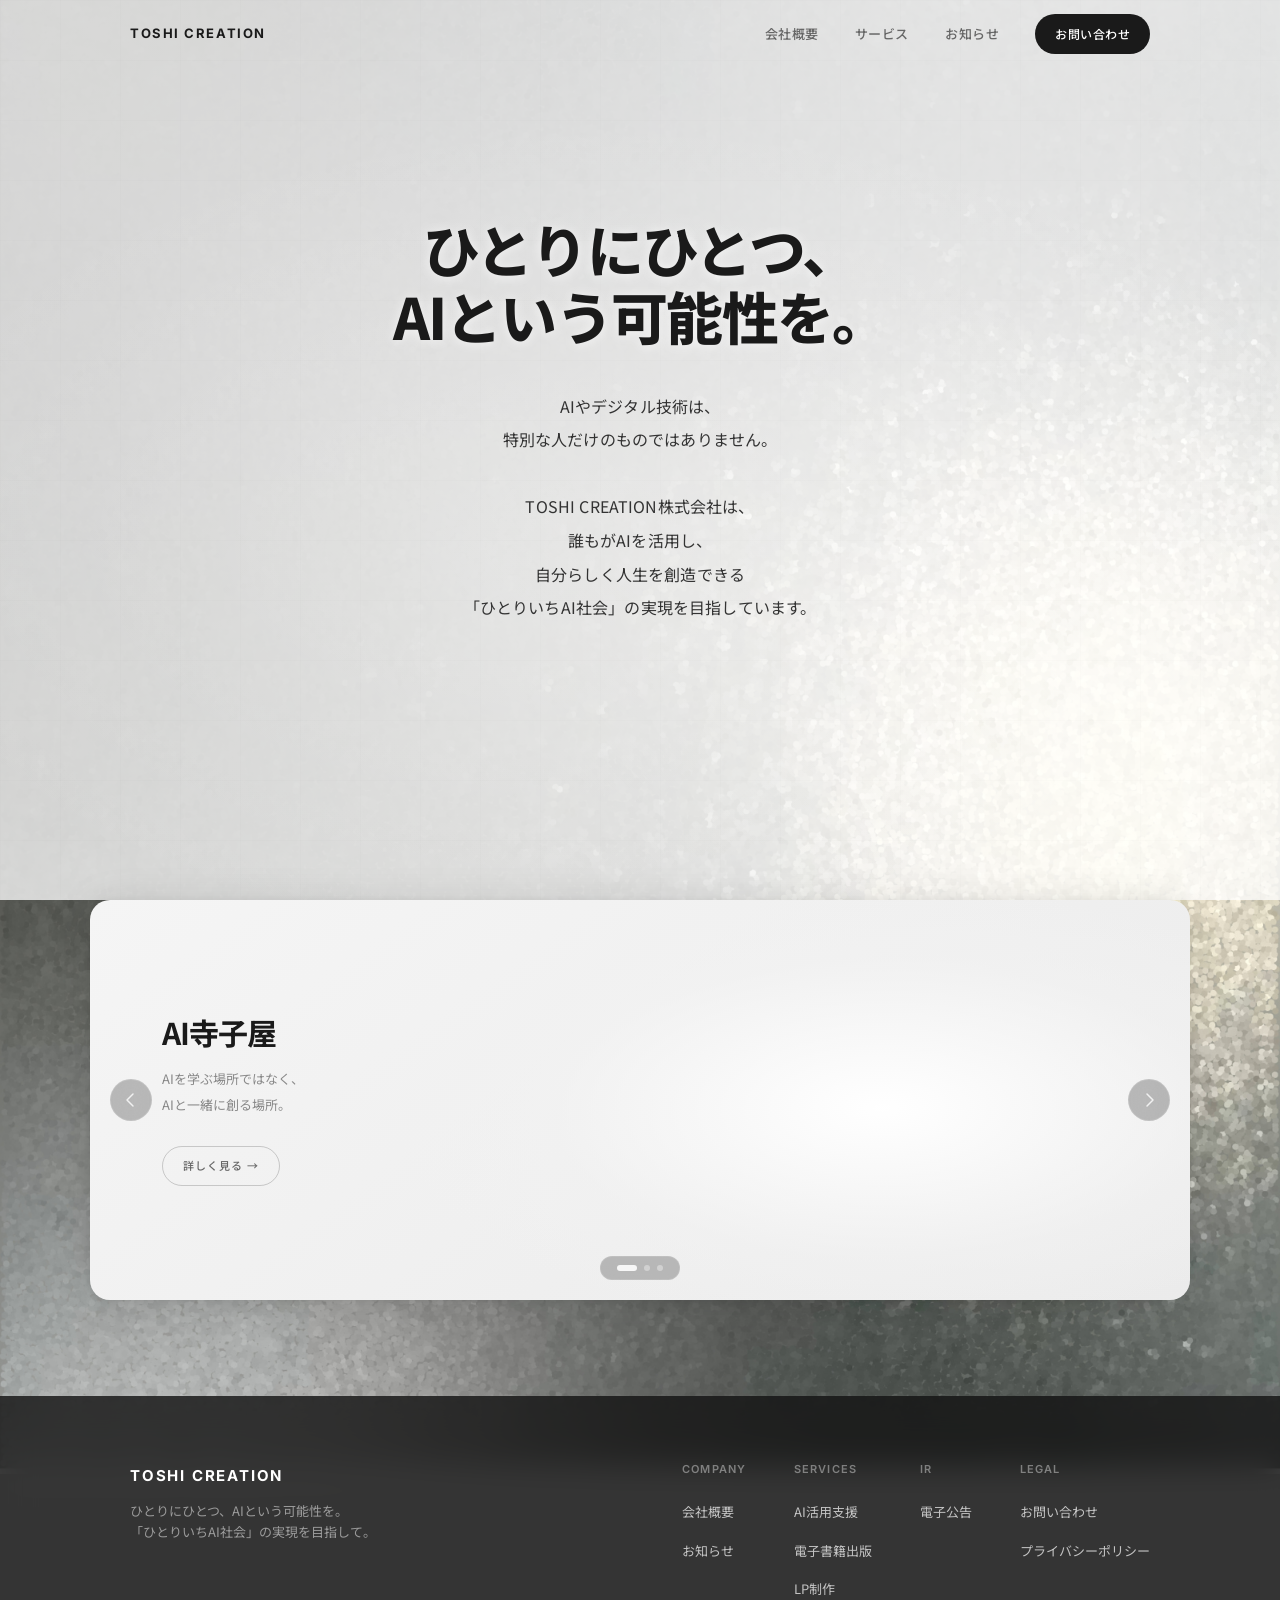
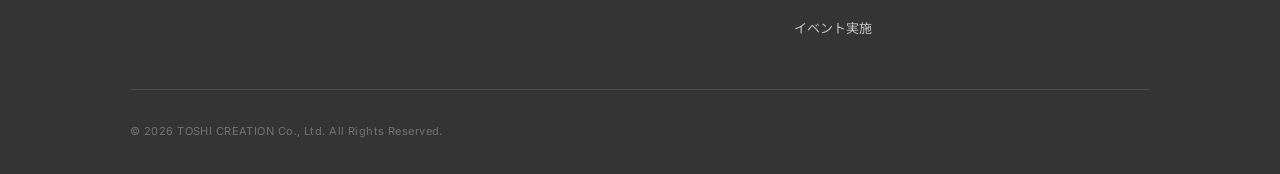
==== commit 32c8a400: "Add files via upload" ====
--- a/index.html
+++ b/index.html
@@ -121,35 +121,6 @@
       </div>
     </section>
 
-    <!-- お知らせ -->
-    <section id="news">
-      <div class="container">
-        <div class="section-header">
-          <span class="section-label">News</span>
-          <h2 class="section-title">お知らせ</h2>
-        </div>
-        <div class="news-list">
-          <div class="news-item">
-            <span class="news-date">2026.05.01</span>
-            <span class="news-tag">お知らせ</span>
-            <a href="news.html" class="news-title-link">公式ホームページを公開しました</a>
-          </div>
-          <div class="news-item">
-            <span class="news-date">2026.05.01</span>
-            <span class="news-tag">サービス</span>
-            <a href="news.html" class="news-title-link">AI活用支援サービスを開始しました</a>
-          </div>
-          <div class="news-item">
-            <span class="news-date">2026.05.01</span>
-            <span class="news-tag">サービス</span>
-            <a href="news.html" class="news-title-link">電子書籍出版サポートの受付を開始しました</a>
-          </div>
-        </div>
-        <div class="news-more">
-          <a href="news.html" class="btn btn-outline">お知らせ一覧へ</a>
-        </div>
-      </div>
-    </section>
 
 
   </main>
--- a/style.css
+++ b/style.css
@@ -856,24 +856,18 @@
 
 /* ——— Slide 1: AI寺子屋（ライト） ——— */
 .slide--dark {
-  background: linear-gradient(145deg, #f2f2f2 0%, #e9e9e9 100%);
+  background: linear-gradient(145deg, #f5f5f5 0%, #ebebeb 100%);
 }
 
 .slide--dark .slide-bg-grid {
-  position: absolute;
-  inset: -52px;
-  background-image:
-    linear-gradient(rgba(0,0,0,0.026) 1px, transparent 1px),
-    linear-gradient(90deg, rgba(0,0,0,0.026) 1px, transparent 1px);
-  background-size: 52px 52px;
-  animation: gridDrift 40s linear infinite;
+  display: none;
 }
 
 .slide--dark .slide-bg-glow {
   position: absolute;
   inset: 0;
-  background: radial-gradient(ellipse 55% 70% at 72% 52%, rgba(255,255,255,0.95) 0%, rgba(240,240,240,0.50) 52%, transparent 78%);
-  animation: glowPulse 9s ease-in-out infinite alternate;
+  background: radial-gradient(ellipse 58% 72% at 72% 52%, rgba(255,255,255,0.98) 0%, rgba(242,242,242,0.55) 52%, transparent 78%);
+  animation: orbDrift 14s ease-in-out infinite alternate;
 }
 
 /* ——— Slide 2: 余白プロジェクト（ライト） ——— */
@@ -890,17 +884,11 @@
 
 /* ——— Slide 3: 自分プロンプト（ライト） ——— */
 .slide--future {
-  background: linear-gradient(145deg, #f0f0f0 0%, #e6e6e6 50%, #efefef 100%);
+  background: linear-gradient(145deg, #f5f5f5 0%, #ebebeb 100%);
 }
 
 .slide--future .slide-bg-grid--fine {
-  position: absolute;
-  inset: -36px;
-  background-image:
-    linear-gradient(rgba(0,0,0,0.020) 1px, transparent 1px),
-    linear-gradient(90deg, rgba(0,0,0,0.020) 1px, transparent 1px);
-  background-size: 36px 36px;
-  animation: gridDriftRev 52s linear infinite;
+  display: none;
 }
 
 /* 浮遊する文字 */
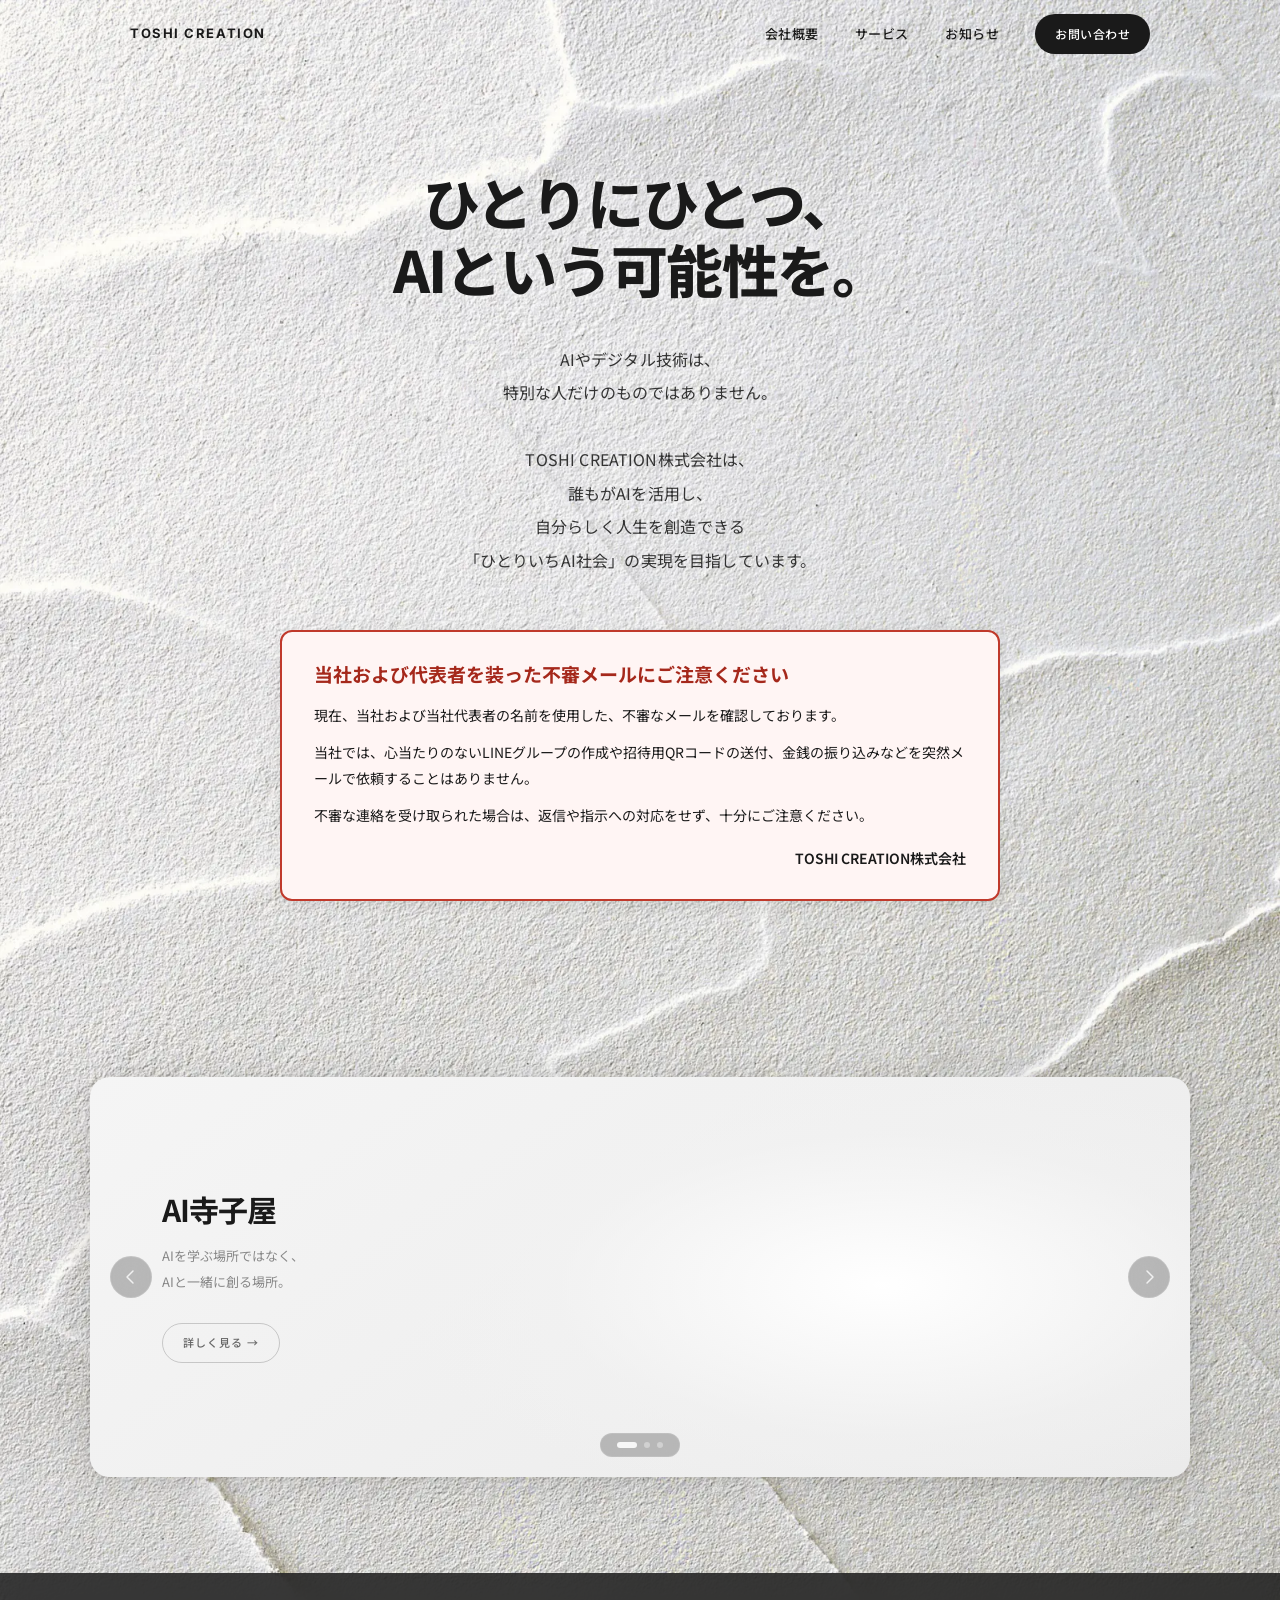
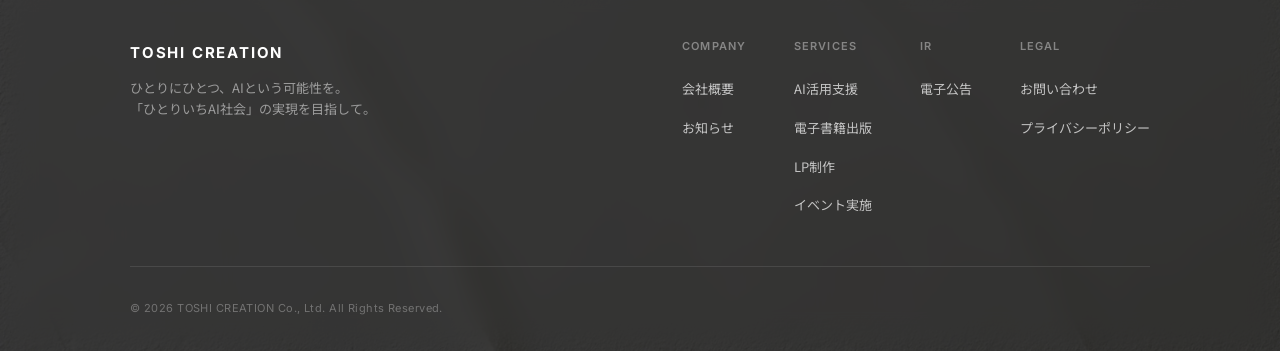
==== commit 7dabc410: "当社を装った不審メールへの注意喚起を掲載 トップページのメイン文の下に注意文を追加し、お知らせ一覧に 「重要」項目を追加（全文へのリンク付き）。  Co-Authored-By: Claude Opu" ====
--- a/index.html
+++ b/index.html
@@ -21,8 +21,8 @@
       <nav class="site-nav" id="siteNav">
         <a href="about.html">会社概要</a>
         <a href="services.html">サービス</a>
-        <a href="#news">お知らせ</a>
-        <a href="#contact" class="nav-contact-btn">お問い合わせ</a>
+        <a href="news.html">お知らせ</a>
+        <a href="contact.html" class="nav-contact-btn">お問い合わせ</a>
       </nav>
       <button class="hamburger" id="hamburger" aria-label="メニューを開く">
         <span></span>
@@ -42,6 +42,15 @@
         <div class="hero-content">
           <h1 class="hero-title">ひとりにひとつ、<br>AIという可能性を。</h1>
           <p class="hero-body">AIやデジタル技術は、<br>特別な人だけのものではありません。<br><br>TOSHI CREATION株式会社は、<br>誰もがAIを活用し、<br>自分らしく人生を創造できる<br>「ひとりいちAI社会」の実現を目指しています。</p>
+
+          <!-- 注意喚起 -->
+          <aside class="alert-notice" id="security-notice" aria-labelledby="security-notice-title">
+            <h2 class="alert-notice-title" id="security-notice-title">当社および代表者を装った不審メールにご注意ください</h2>
+            <p>現在、当社および当社代表者の名前を使用した、不審なメールを確認しております。</p>
+            <p>当社では、心当たりのないLINEグループの作成や招待用QRコードの送付、金銭の振り込みなどを突然メールで依頼することはありません。</p>
+            <p>不審な連絡を受け取られた場合は、返信や指示への対応をせず、十分にご注意ください。</p>
+            <p class="alert-notice-sign">TOSHI CREATION株式会社</p>
+          </aside>
         </div>
       </div>
     </section>
@@ -238,24 +247,49 @@
         });
       });
 
-      // スワイプ
+      // タッチ＆マウスドラッグ
       var inner = document.getElementById('carouselInner');
-      var touchStartX = 0;
+      var dragStartX = 0;
+      var isDragging = false;
+
+      // タッチ（スマホフリック）
       inner.addEventListener('touchstart', function(e) {
-        touchStartX = e.touches[0].clientX;
+        dragStartX = e.touches[0].clientX;
       }, { passive: true });
       inner.addEventListener('touchend', function(e) {
-        var diff = touchStartX - e.changedTouches[0].clientX;
+        var diff = dragStartX - e.changedTouches[0].clientX;
         if (Math.abs(diff) > 40) {
           diff > 0 ? next() : prev();
           startAuto();
         }
       }, { passive: true });
 
+      // マウスドラッグ（PC）
+      inner.addEventListener('mousedown', function(e) {
+        dragStartX = e.clientX;
+        isDragging = true;
+        inner.style.cursor = 'grabbing';
+      });
+      window.addEventListener('mouseup', function(e) {
+        if (!isDragging) return;
+        var diff = dragStartX - e.clientX;
+        if (Math.abs(diff) > 40) {
+          diff > 0 ? next() : prev();
+          startAuto();
+        }
+        isDragging = false;
+        inner.style.cursor = '';
+      });
+      inner.addEventListener('dragstart', function(e) { e.preventDefault(); });
+
       // ホバーで一時停止
       var carousel = document.getElementById('mainCarousel');
       carousel.addEventListener('mouseenter', function() { clearInterval(autoTimer); });
-      carousel.addEventListener('mouseleave', function() { startAuto(); });
+      carousel.addEventListener('mouseleave', function() {
+        isDragging = false;
+        inner.style.cursor = '';
+        startAuto();
+      });
 
       startAuto();
     })();
--- a/style.css
+++ b/style.css
@@ -38,12 +38,10 @@
 
 body {
   font-family: var(--font-ja);
-  background-color: #c8c8c8;
-  background-image:
-    linear-gradient(rgba(255, 255, 255, 0.76), rgba(255, 255, 255, 0.76)),
-    url("images/glass-bg.png");
+  background-color: #f0eeeb;
+  background-image: url("images/sikkuikabe.webp");
   background-size: cover;
-  background-position: center;
+  background-position: center top;
   background-attachment: fixed;
   background-repeat: no-repeat;
   color: var(--color-dark);
@@ -150,7 +148,7 @@
 
 .logo-text-ja {
   font-size: 10px;
-  color: var(--color-mid);
+  color: var(--color-black);
   letter-spacing: 0.06em;
 }
 
@@ -163,15 +161,20 @@
 .site-nav a {
   font-size: 13px;
   font-weight: 500;
-  color: var(--color-mid);
+  color: var(--color-black);
   letter-spacing: 0.04em;
   transition: color var(--transition);
 }
 
-.site-nav a:hover,
 .site-nav a.active {
   color: var(--color-black);
   opacity: 1;
+}
+@media (hover: hover) {
+  .site-nav a:hover {
+    color: var(--color-black);
+    opacity: 1;
+  }
 }
 
 .nav-contact-btn {
@@ -185,9 +188,11 @@
   transition: background var(--transition) !important;
 }
 
-.nav-contact-btn:hover {
-  background: var(--color-accent-light) !important;
-  opacity: 1 !important;
+@media (hover: hover) {
+  .nav-contact-btn:hover {
+    background: var(--color-accent-light) !important;
+    opacity: 1 !important;
+  }
 }
 
 /* ハンバーガーメニュー */
@@ -333,7 +338,7 @@
   font-weight: 600;
   letter-spacing: 0.2em;
   text-transform: uppercase;
-  color: var(--color-light);
+  color: #444444;
   margin-bottom: 16px;
 }
 
@@ -348,7 +353,7 @@
 .section-desc {
   margin-top: 16px;
   font-size: 15px;
-  color: var(--color-mid);
+  color: var(--color-dark);
   line-height: 1.9;
   max-width: 560px;
   margin-left: auto;
@@ -410,7 +415,7 @@
 
 /* カード */
 .card {
-  background: rgba(255, 255, 255, 0.75);
+  background: rgba(255, 255, 255, 0.2);
   backdrop-filter: blur(16px);
   -webkit-backdrop-filter: blur(16px);
   border: 1px solid rgba(255,255,255,0.7);
@@ -438,7 +443,7 @@
   font-weight: 600;
   letter-spacing: 0.2em;
   text-transform: uppercase;
-  color: var(--color-light);
+  color: #444444;
   display: block;
   margin-bottom: 16px;
 }
@@ -454,7 +459,7 @@
 .page-hero-desc {
   margin-top: 16px;
   font-size: 15px;
-  color: var(--color-mid);
+  color: var(--color-dark);
   line-height: 1.9;
 }
 
@@ -522,7 +527,7 @@
   font-weight: 600;
   letter-spacing: 0.2em;
   text-transform: uppercase;
-  color: var(--color-light);
+  color: #444444;
   display: flex;
   align-items: center;
   justify-content: center;
@@ -535,7 +540,7 @@
   display: block;
   width: 32px;
   height: 1px;
-  background: var(--color-light);
+  background: #444444;
 }
 
 .hero-title {
@@ -637,7 +642,7 @@
 }
 
 .service-card {
-  background: rgba(255, 255, 255, 0.48);
+  background: rgba(255, 255, 255, 0.2);
   backdrop-filter: blur(12px);
   -webkit-backdrop-filter: blur(12px);
   border: 1px solid rgba(255,255,255,0.55);
@@ -693,7 +698,7 @@
 
 .service-card-desc {
   font-size: 14px;
-  color: var(--color-mid);
+  color: var(--color-dark);
   line-height: 1.8;
 }
 
@@ -713,7 +718,7 @@
   border: 1px solid rgba(255,255,255,0.7);
   border-radius: var(--radius-md);
   overflow: hidden;
-  background: rgba(255, 255, 255, 0.72);
+  background: rgba(255, 255, 255, 0.2);
   backdrop-filter: blur(16px);
   -webkit-backdrop-filter: blur(16px);
   box-shadow: 0 2px 20px rgba(0,0,0,0.06);
@@ -733,13 +738,13 @@
 }
 
 .news-item:hover {
-  background: rgba(244,244,244,0.7);
+  background: rgba(244,244,244,0.2);
 }
 
 .news-date {
   font-family: var(--font-en);
   font-size: 13px;
-  color: var(--color-light);
+  color: #444444;
   letter-spacing: 0.06em;
   white-space: nowrap;
   flex-shrink: 0;
@@ -748,7 +753,7 @@
 .news-tag {
   font-size: 10px;
   font-weight: 600;
-  color: var(--color-mid);
+  color: var(--color-dark);
   border: 1px solid var(--color-border);
   border-radius: 4px;
   padding: 2px 8px;
@@ -779,7 +784,7 @@
 }
 
 .contact-cta .section-label {
-  color: var(--color-light);
+  color: #444444;
 }
 
 .contact-cta .section-title {
@@ -787,7 +792,7 @@
 }
 
 .contact-cta .section-desc {
-  color: var(--color-mid);
+  color: var(--color-dark);
 }
 
 .cta-actions {
@@ -1002,6 +1007,11 @@
   border-color: rgba(0,0,0,0.42);
   background: rgba(0,0,0,0.04);
   opacity: 1;
+}
+
+/* ドラッグ可能カーソル */
+.carousel-inner {
+  cursor: grab;
 }
 
 /* ——— 矢印ナビ ——— */
@@ -1100,7 +1110,7 @@
    =========================== */
 
 .about-table-wrap {
-  background: rgba(255, 255, 255, 0.75);
+  background: rgba(255, 255, 255, 0.2);
   backdrop-filter: blur(16px);
   -webkit-backdrop-filter: blur(16px);
   border: 1px solid rgba(255,255,255,0.7);
@@ -1132,7 +1142,7 @@
   width: 200px;
   font-weight: 600;
   color: var(--color-black);
-  background: rgba(244,244,244,0.7);
+  background: rgba(244,244,244,0.2);
   font-size: 13px;
   letter-spacing: 0.02em;
 }
@@ -1149,7 +1159,7 @@
 
 /* 代表メッセージ */
 .message-block {
-  background: rgba(244, 244, 244, 0.72);
+  background: rgba(244, 244, 244, 0.2);
   backdrop-filter: blur(10px);
   -webkit-backdrop-filter: blur(10px);
   border: 1px solid rgba(255,255,255,0.5);
@@ -1174,7 +1184,7 @@
 .message-sign {
   margin-top: 32px;
   font-size: 14px;
-  color: var(--color-mid);
+  color: var(--color-dark);
   text-align: right;
 }
 
@@ -1189,7 +1199,7 @@
 }
 
 .service-full-card {
-  background: rgba(255, 255, 255, 0.75);
+  background: rgba(255, 255, 255, 0.2);
   backdrop-filter: blur(16px);
   -webkit-backdrop-filter: blur(16px);
   border: 1px solid rgba(255,255,255,0.7);
@@ -1239,14 +1249,14 @@
 .service-full-tag {
   font-size: 11px;
   font-family: var(--font-en);
-  color: var(--color-light);
+  color: #444444;
   letter-spacing: 0.1em;
   text-transform: uppercase;
 }
 
 .service-full-desc {
   font-size: 14px;
-  color: var(--color-mid);
+  color: var(--color-dark);
   line-height: 1.85;
   margin-bottom: 24px;
 }
@@ -1285,7 +1295,7 @@
   border: 1px solid rgba(255,255,255,0.55);
   border-radius: var(--radius-md);
   overflow: hidden;
-  background: rgba(255, 255, 255, 0.72);
+  background: rgba(255, 255, 255, 0.2);
   backdrop-filter: blur(8px);
   -webkit-backdrop-filter: blur(8px);
   box-shadow: var(--shadow-sm);
@@ -1305,7 +1315,7 @@
 }
 
 .news-full-item:hover {
-  background: rgba(244,244,244,0.7);
+  background: rgba(244,244,244,0.2);
 }
 
 /* ===========================
@@ -1320,7 +1330,7 @@
 }
 
 .contact-option-card {
-  background: rgba(255, 255, 255, 0.75);
+  background: rgba(255, 255, 255, 0.2);
   backdrop-filter: blur(16px);
   -webkit-backdrop-filter: blur(16px);
   border: 1px solid rgba(255,255,255,0.7);
@@ -1340,20 +1350,14 @@
 
 /* LINE カード強調 */
 .contact-option-card--line {
-  background: rgba(255, 255, 255, 0.82);
+  background: rgba(255, 255, 255, 0.2);
   backdrop-filter: blur(20px);
   -webkit-backdrop-filter: blur(20px);
   border-color: rgba(6, 199, 85, 0.18);
 }
 
 .contact-option-card--line::before {
-  content: '';
-  position: absolute;
-  top: 0;
-  left: 0;
-  right: 0;
-  height: 2px;
-  background: linear-gradient(90deg, rgba(6,199,85,0.5), rgba(6,199,85,0.15));
+  content: none;
 }
 
 .contact-option-card--line:hover {
@@ -1427,14 +1431,14 @@
 
 .contact-option-desc {
   font-size: 13px;
-  color: var(--color-mid);
+  color: var(--color-dark);
   line-height: 1.7;
   margin-bottom: 24px;
 }
 
 /* お問い合わせフォーム */
 .contact-form-wrap {
-  background: rgba(255, 255, 255, 0.75);
+  background: rgba(255, 255, 255, 0.2);
   backdrop-filter: blur(16px);
   -webkit-backdrop-filter: blur(16px);
   border: 1px solid rgba(255,255,255,0.7);
@@ -1495,6 +1499,10 @@
   background: #fff;
 }
 
+.form-select.is-placeholder {
+  color: #999;
+}
+
 .form-textarea {
   resize: vertical;
   min-height: 160px;
@@ -1536,7 +1544,7 @@
    =========================== */
 
 .privacy-content {
-  background: rgba(255, 255, 255, 0.75);
+  background: rgba(255, 255, 255, 0.2);
   backdrop-filter: blur(16px);
   -webkit-backdrop-filter: blur(16px);
   border: 1px solid rgba(255,255,255,0.7);
@@ -1616,7 +1624,7 @@
 }
 
 .flow-item {
-  background: rgba(255, 255, 255, 0.75);
+  background: rgba(255, 255, 255, 0.2);
   backdrop-filter: blur(16px);
   -webkit-backdrop-filter: blur(16px);
   border: 1px solid rgba(255, 255, 255, 0.7);
@@ -1666,7 +1674,7 @@
 
 .flow-desc {
   font-size: 12px;
-  color: var(--color-mid);
+  color: var(--color-dark);
   line-height: 1.7;
 }
 
@@ -1677,7 +1685,7 @@
 .philosophy-box {
   display: grid;
   grid-template-columns: repeat(3, 1fr);
-  background: rgba(255, 255, 255, 0.75);
+  background: rgba(255, 255, 255, 0.2);
   backdrop-filter: blur(16px);
   -webkit-backdrop-filter: blur(16px);
   border: 1px solid rgba(255, 255, 255, 0.7);
@@ -1705,8 +1713,66 @@
 
 .philosophy-card-desc {
   font-size: 13px;
-  color: var(--color-mid);
+  color: var(--color-dark);
   line-height: 1.8;
+}
+
+/* ===========================
+   注意喚起
+   =========================== */
+
+.alert-notice {
+  margin: 0 auto;
+  max-width: 720px;
+  padding: 28px 32px;
+  text-align: left;
+  background: #fff5f4;
+  border: 2px solid #c0392b;
+  border-radius: var(--radius-md);
+  box-shadow: var(--shadow-md);
+  scroll-margin-top: 88px;
+}
+
+.alert-notice p {
+  font-size: 14px;
+  color: var(--color-black);
+  line-height: 1.9;
+  margin-bottom: 10px;
+}
+
+.alert-notice .alert-notice-sign {
+  margin: 16px 0 0;
+  font-weight: 600;
+  text-align: right;
+}
+
+.alert-notice-title {
+  font-size: 19px;
+  font-weight: 700;
+  color: #a5281b;
+  line-height: 1.5;
+  margin-bottom: 14px;
+}
+
+.news-full-item--important {
+  background: #fff5f4;
+}
+
+.news-full-item--important:hover {
+  background: #ffecea;
+}
+
+.news-tag--important {
+  color: #fff;
+  background: #c0392b;
+  border-color: #c0392b;
+}
+
+.news-title-link--important {
+  font-weight: 700;
+  color: #a5281b;
+  text-decoration: underline;
+  text-underline-offset: 3px;
 }
 
 /* ===========================
@@ -1722,6 +1788,25 @@
 
   section {
     padding: 64px 0;
+  }
+
+  /* 注意喚起：スマホ */
+  .alert-notice {
+    padding: 22px 20px;
+  }
+
+  .alert-notice-title {
+    font-size: 17px;
+  }
+
+  .news-full-item--important {
+    flex-wrap: wrap;
+    gap: 8px 16px;
+    padding: 24px 20px;
+  }
+
+  .news-full-item--important .news-title-link {
+    flex-basis: 100%;
   }
 
   /* ハンバーガー：超コンパクトドロップダウン */
@@ -1760,10 +1845,12 @@
     border-bottom: none;
   }
 
-  .site-nav a:hover {
-    color: var(--color-black);
-    background: rgba(0, 0, 0, 0.02);
-    opacity: 1;
+  @media (hover: hover) {
+    .site-nav a:hover {
+      color: var(--color-black);
+      background: rgba(0, 0, 0, 0.02);
+      opacity: 1;
+    }
   }
 
   /* コンタクトボタンはドロップダウン内では通常リンクとして表示 */
@@ -1783,7 +1870,7 @@
   /* ご依頼の流れ：スマホは1ボックス縦並び・線区切り */
   .flow-grid {
     display: block;
-    background: rgba(255, 255, 255, 0.75);
+    background: rgba(255, 255, 255, 0.2);
     backdrop-filter: blur(16px);
     -webkit-backdrop-filter: blur(16px);
     border: 1px solid rgba(255, 255, 255, 0.7);
@@ -1900,12 +1987,19 @@
   }
 
   .carousel-arrow {
-    width: 36px;
-    height: 36px;
-  }
-
-  .carousel-arrow--prev { left: 12px; }
-  .carousel-arrow--next { right: 12px; }
+    width: 24px;
+    height: 24px;
+    background: rgba(12, 12, 12, 0.16);
+    border-color: rgba(255,255,255,0.10);
+  }
+
+  .carousel-arrow svg {
+    width: 10px;
+    height: 10px;
+  }
+
+  .carousel-arrow--prev { left: 8px; }
+  .carousel-arrow--next { right: 8px; }
 
   /* スマホでは浮遊文字を非表示 */
   .char-1, .char-2, .char-3, .char-4, .char-5 {
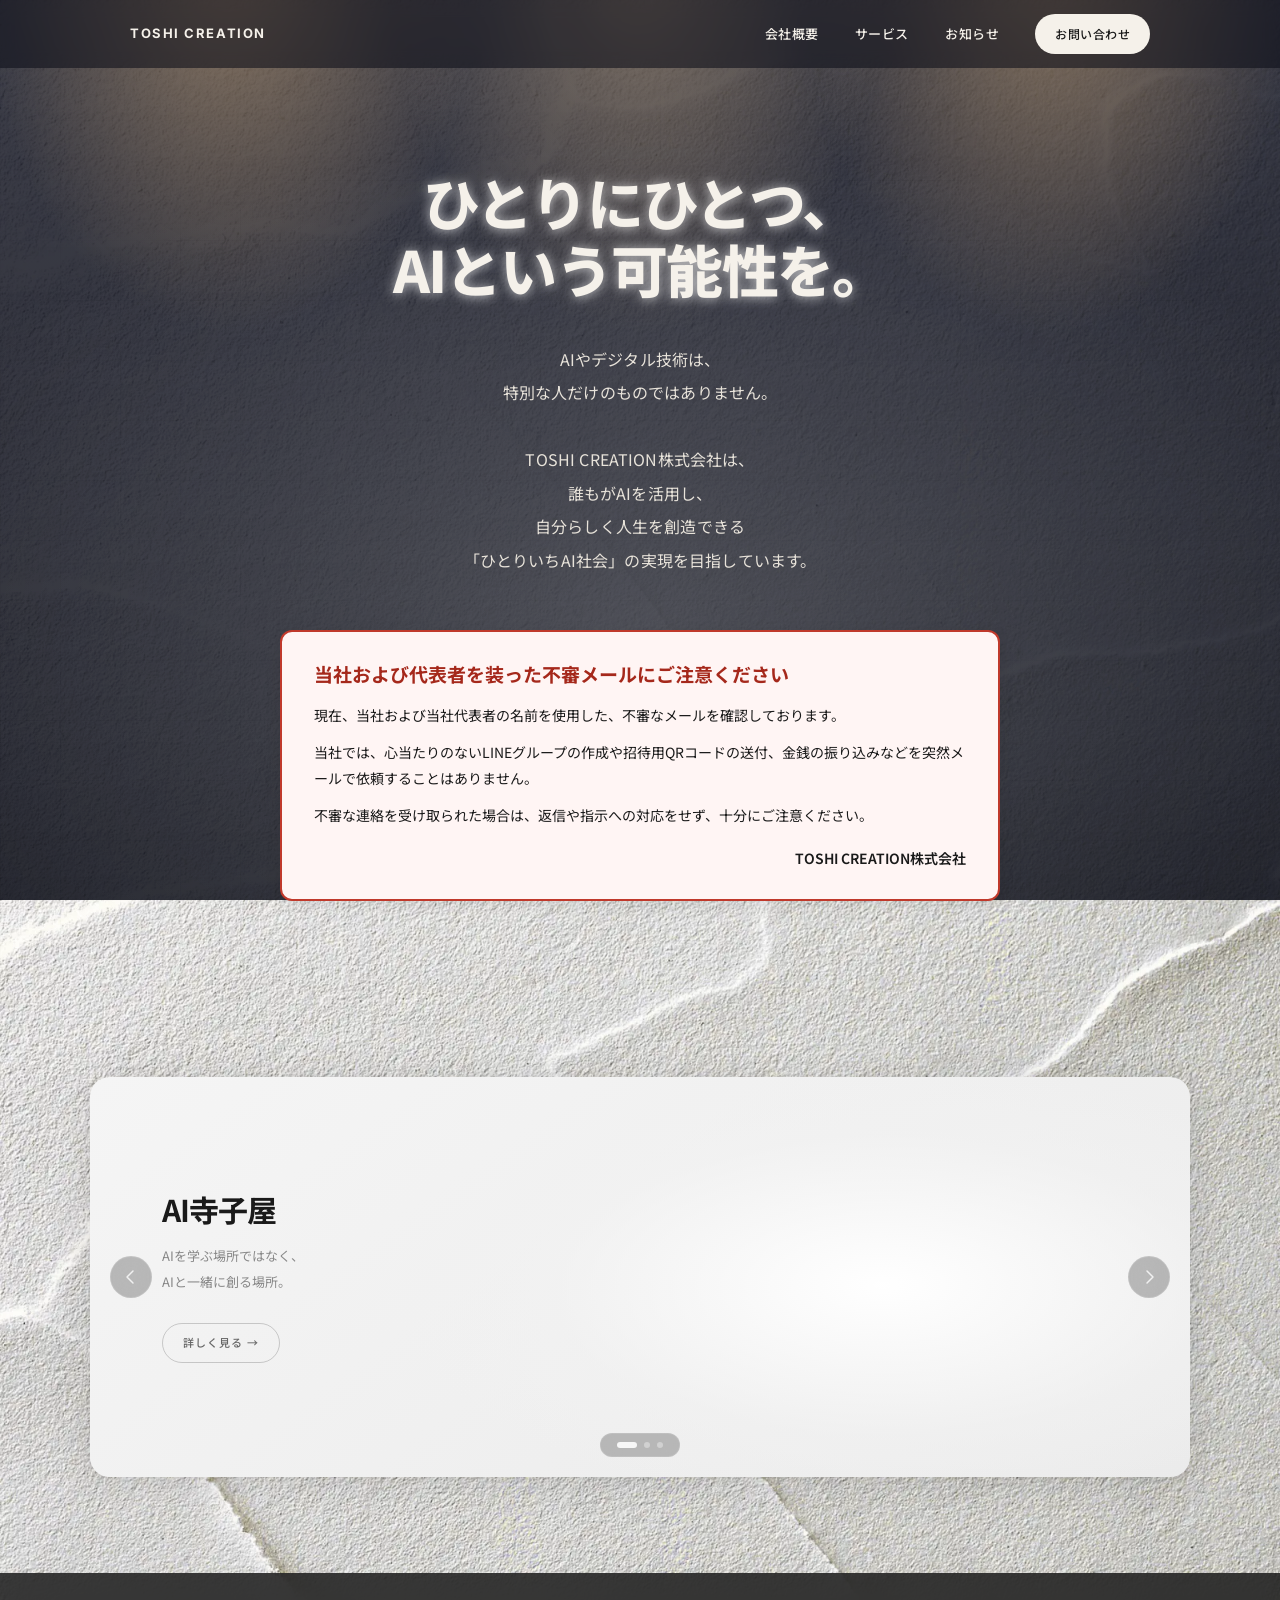
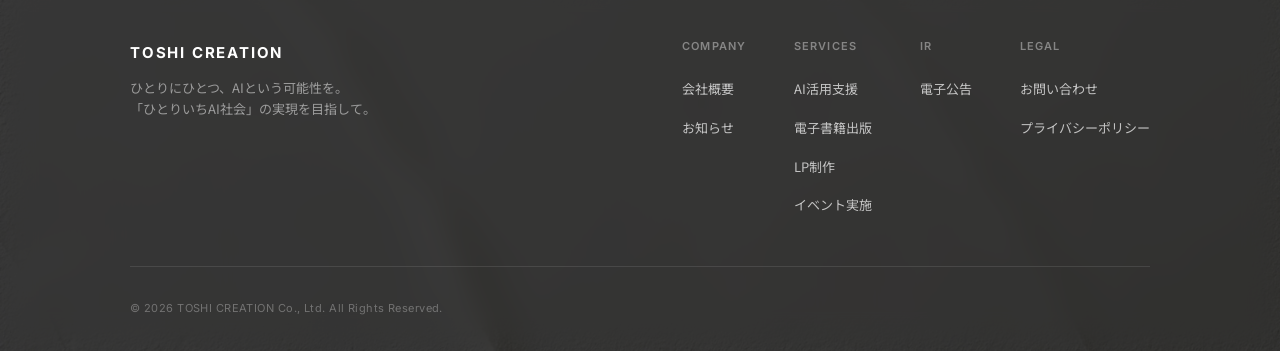
==== commit 6c7bb8b0: "時間帯で背景が変わる演出を追加（朝・昼・夕暮れ・夜） 見ている人の端末の時刻に合わせて、漆喰壁の背景に色を重ねる。 - 朝（夜明け） 5:00〜8:00 - 昼 8:00〜17:30（従来どおり） -" ====
--- a/index.html
+++ b/index.html
@@ -6,6 +6,7 @@
   <title>TOSHI CREATION株式会社 | AIを、身近に。</title>
   <meta name="description" content="TOSHI CREATION株式会社は、AI活用支援・電子書籍出版サポート・LP制作・イベント実施を通じて、一人ひとりのビジネスと生活にAIを身近にする会社です。">
   <link rel="stylesheet" href="style.css">
+  <link rel="stylesheet" href="time-bg.css">
   <link rel="preconnect" href="https://fonts.googleapis.com">
   <link rel="preconnect" href="https://fonts.gstatic.com" crossorigin>
   <link href="https://fonts.googleapis.com/css2?family=Noto+Sans+JP:wght@400;500;600;700;800&family=Inter:wght@400;500;600;700;800&display=swap" rel="stylesheet">
@@ -294,5 +295,6 @@
       startAuto();
     })();
   </script>
+  <script src="time-bg.js"></script>
 </body>
 </html>
--- a/time-bg.css
+++ b/time-bg.css
@@ -0,0 +1,139 @@
+/* ===========================
+   時間帯で変わる背景（time-bg.js とセット）
+   漆喰壁の画像はそのまま残し、その上に色を重ねる
+   =========================== */
+
+.time-sky {
+  position: fixed;
+  inset: 0;
+  z-index: -1;
+  pointer-events: none;
+}
+
+.sky-layer {
+  position: absolute;
+  inset: 0;
+  opacity: 0;
+  transition: opacity 4s ease;
+}
+
+/* 朝（夜明け）：上は淡い藍色、地平線に向かって桜色・薄オレンジ */
+.sky-dawn {
+  background:
+    radial-gradient(ellipse 120% 55% at 50% 100%, rgba(255, 196, 140, 0.55) 0%, rgba(255, 196, 140, 0) 70%),
+    linear-gradient(180deg,
+      rgba(70, 86, 140, 0.55) 0%,
+      rgba(160, 140, 190, 0.40) 35%,
+      rgba(245, 176, 180, 0.38) 65%,
+      rgba(255, 210, 165, 0.45) 100%);
+}
+
+/* 夕暮れ：上は紫、下へ向かって茜色 */
+.sky-dusk {
+  background:
+    radial-gradient(ellipse 120% 50% at 50% 100%, rgba(255, 120, 60, 0.55) 0%, rgba(255, 120, 60, 0) 70%),
+    linear-gradient(180deg,
+      rgba(60, 40, 110, 0.62) 0%,
+      rgba(150, 60, 120, 0.50) 40%,
+      rgba(225, 95, 70, 0.48) 75%,
+      rgba(250, 150, 80, 0.50) 100%);
+}
+
+/* 夜（ライトアップ）：壁を暗くし、上から暖かい光が当たっているように */
+.sky-night {
+  background:
+    radial-gradient(ellipse 28% 60% at 18% -5%, rgba(255, 205, 140, 0.42) 0%, rgba(255, 205, 140, 0) 70%),
+    radial-gradient(ellipse 28% 60% at 50% -5%, rgba(255, 215, 160, 0.38) 0%, rgba(255, 215, 160, 0) 70%),
+    radial-gradient(ellipse 28% 60% at 82% -5%, rgba(255, 205, 140, 0.42) 0%, rgba(255, 205, 140, 0) 70%),
+    linear-gradient(180deg, rgba(14, 16, 30, 0.80) 0%, rgba(8, 10, 20, 0.88) 100%);
+}
+
+body[data-time="dawn"] .sky-dawn,
+body[data-time="dusk"] .sky-dusk,
+body[data-time="night"] .sky-night {
+  opacity: 1;
+}
+
+/* 動きを減らす設定の人には、切り替えを一瞬にする */
+@media (prefers-reduced-motion: reduce) {
+  .sky-layer { transition: none; }
+}
+
+/* ページを開いた瞬間はフェードさせず、すぐその時間帯の見た目にする */
+body.time-bg-instant,
+body.time-bg-instant .sky-layer { transition: none; }
+
+/* 文字色も時間帯に合わせてゆっくり変える */
+body { transition: color 4s ease; }
+
+/* ===========================
+   夜だけ：背景が暗くなるので文字を明るくする
+   =========================== */
+body[data-time="night"] {
+  --color-black: #f5f1ea;
+  --color-dark: #e8e3da;
+  --color-mid: #cfc9be;
+  --color-light: #b3ada2;
+  --color-border: rgba(255, 255, 255, 0.18);
+}
+
+body[data-time="night"] .section-label,
+body[data-time="night"] .page-hero-label,
+body[data-time="night"] .hero-eyecatch,
+body[data-time="night"] .news-date,
+body[data-time="night"] .service-full-tag {
+  color: #d6d0c5;
+}
+body[data-time="night"] .hero-eyecatch::before { background: #d6d0c5; }
+
+/* 白っぽい下地の部品は、中の文字を元の濃い色に戻す */
+body[data-time="night"] .hero-card,
+body[data-time="night"] .carousel-slide,
+body[data-time="night"] .alert-notice,
+body[data-time="night"] .news-full-item--important,
+body[data-time="night"] .btn-white,
+body[data-time="night"] .line-qr-box,
+body[data-time="night"] .form-input,
+body[data-time="night"] .form-select,
+body[data-time="night"] .form-textarea {
+  --color-black: #1a1a1a;
+  --color-dark: #333333;
+  --color-mid: #666666;
+  --color-light: #999999;
+  --color-border: #e0e0e0;
+}
+body[data-time="night"] .hero-card .section-label,
+body[data-time="night"] .carousel-slide .section-label { color: #444444; }
+
+/* 黒地に白文字のボタン類は、夜は「明るい地に黒文字」に反転 */
+body[data-time="night"] .nav-contact-btn,
+body[data-time="night"] .btn-primary,
+body[data-time="night"] .btn-outline:hover,
+body[data-time="night"] .flow-num {
+  color: #1a1a1a !important;
+}
+body[data-time="night"] .btn-primary:hover { background: #ffffff; }
+body[data-time="night"] .nav-contact-btn:hover { background: #ffffff !important; }
+
+/* スマホのメニュー（明るい下地）は文字を濃い色に戻す */
+@media (max-width: 768px) {
+  body[data-time="night"] .site-nav {
+    --color-black: #1a1a1a;
+    --color-dark: #333333;
+    --color-mid: #666666;
+    --color-light: #999999;
+    --color-border: #e0e0e0;
+  }
+}
+
+/* 夜：明るいスライドの上を通ってもメニューが読めるよう、ヘッダーに薄い暗幕を敷く */
+body[data-time="night"] .site-header {
+  background: rgba(10, 12, 22, 0.55);
+  -webkit-backdrop-filter: blur(8px);
+  backdrop-filter: blur(8px);
+}
+
+/* 夜：サービスカードの見出し帯は明るすぎて白文字が沈むので、暗めのガラスにする */
+body[data-time="night"] .service-card-header {
+  background: linear-gradient(135deg, rgba(255,255,255,0.10) 0%, rgba(255,255,255,0.04) 100%);
+}
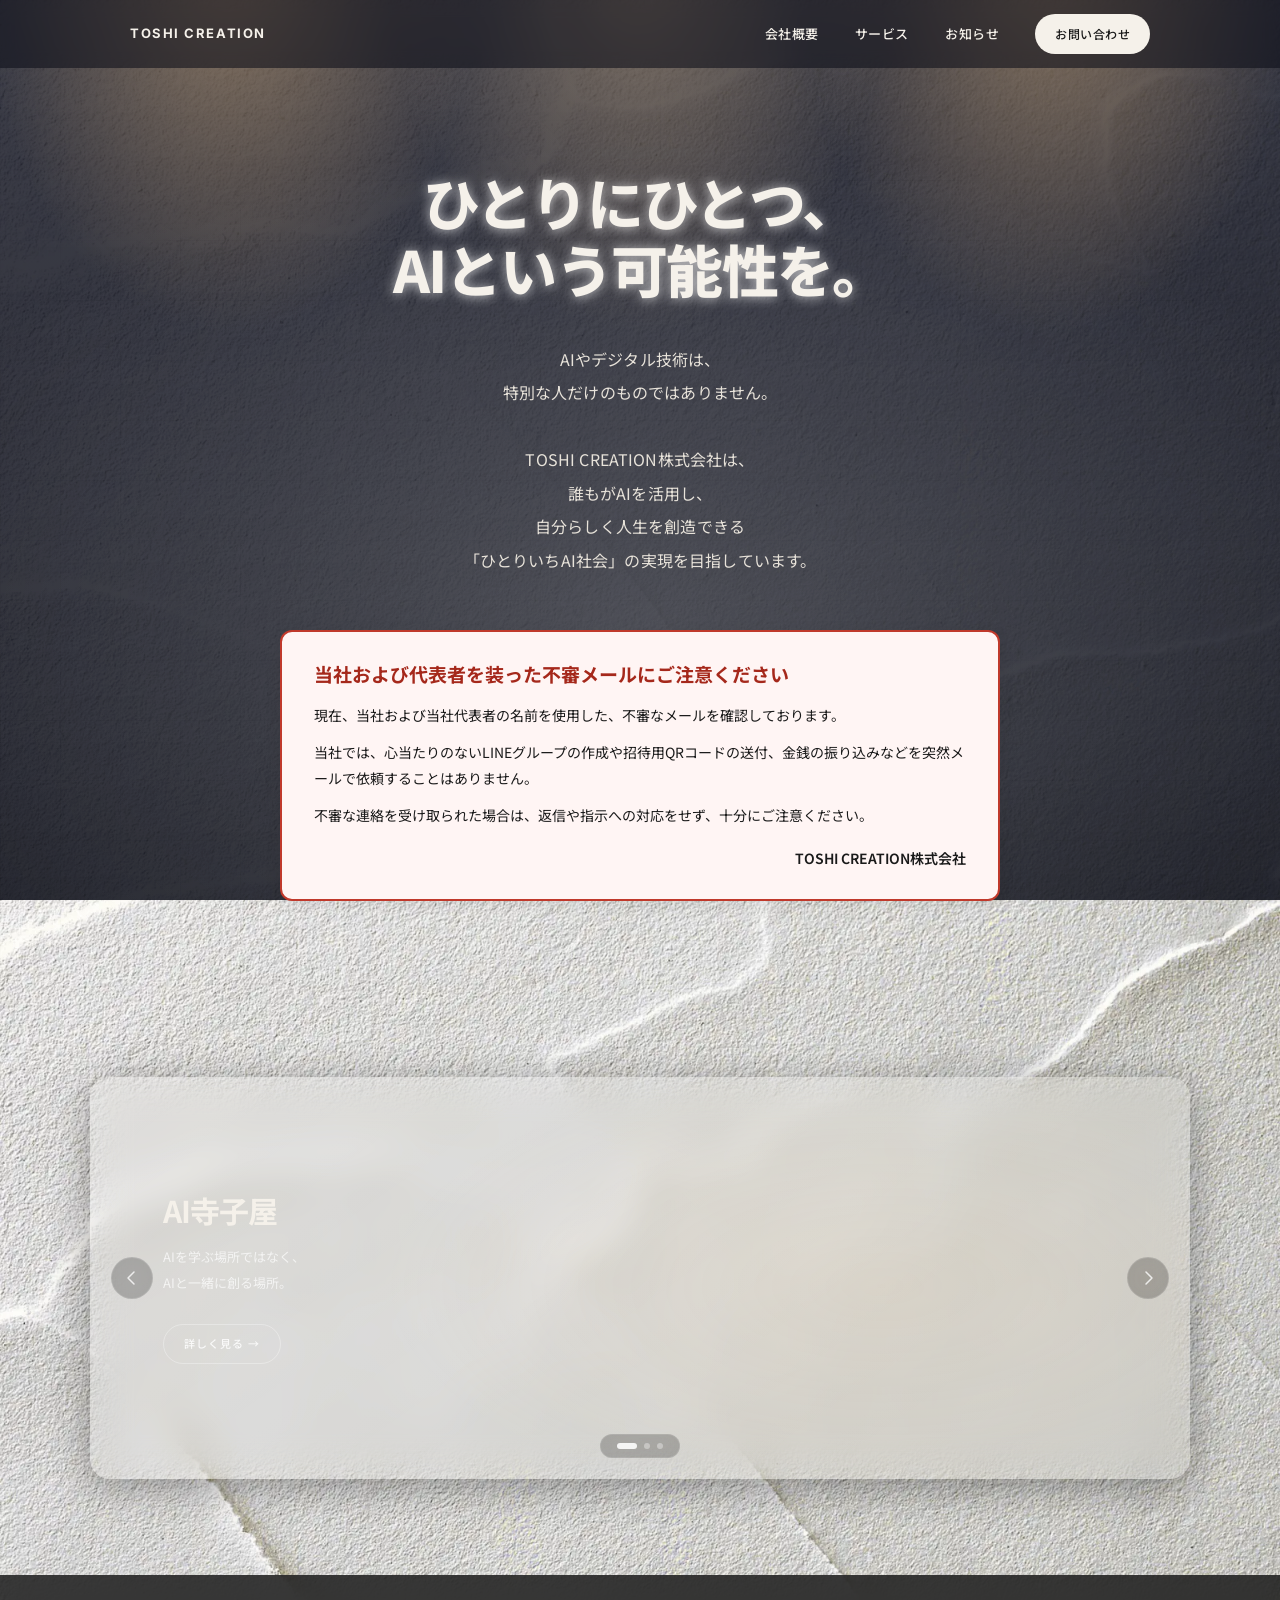
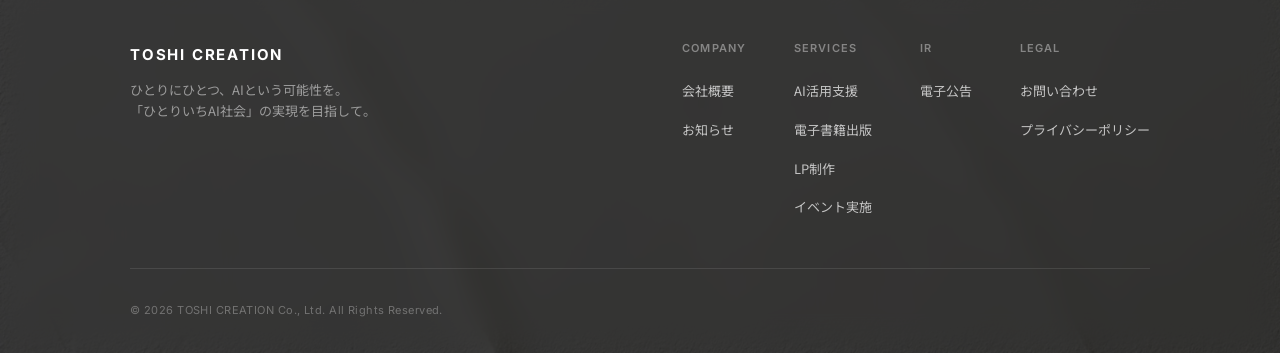
==== commit 0a205c5a: "スマホのメニューとカルーセルを時間帯に合わせたすりガラスに 朝・夕暮れは白っぽいすりガラス、夜は暗いすりガラス＋白い文字にする（昼は従来どおり）。 夜はヘッダー帯のぼかしを ::before に移し、" ====
--- a/index.html
+++ b/index.html
@@ -7,6 +7,8 @@
   <meta name="description" content="TOSHI CREATION株式会社は、AI活用支援・電子書籍出版サポート・LP制作・イベント実施を通じて、一人ひとりのビジネスと生活にAIを身近にする会社です。">
   <link rel="stylesheet" href="style.css">
   <link rel="stylesheet" href="time-bg.css">
+  <link rel="stylesheet" href="header-band.css">
+  <link rel="stylesheet" href="glass.css">
   <link rel="preconnect" href="https://fonts.googleapis.com">
   <link rel="preconnect" href="https://fonts.gstatic.com" crossorigin>
   <link href="https://fonts.googleapis.com/css2?family=Noto+Sans+JP:wght@400;500;600;700;800&family=Inter:wght@400;500;600;700;800&display=swap" rel="stylesheet">
--- a/time-bg.css
+++ b/time-bg.css
@@ -17,20 +17,18 @@
   transition: opacity 4s ease;
 }
 
-/* 朝（夜明け）：上は淡い藍色、地平線に向かって桜色・薄オレンジ */
-.sky-dawn {
-  background:
+/* 時間帯の色（ヘッダーの帯でも同じ色を使うため変数にしておく） */
+:root {
+  /* 朝（夜明け）：上は淡い藍色、地平線に向かって桜色・薄オレンジ */
+  --sky-dawn:
     radial-gradient(ellipse 120% 55% at 50% 100%, rgba(255, 196, 140, 0.55) 0%, rgba(255, 196, 140, 0) 70%),
     linear-gradient(180deg,
       rgba(70, 86, 140, 0.55) 0%,
       rgba(160, 140, 190, 0.40) 35%,
       rgba(245, 176, 180, 0.38) 65%,
       rgba(255, 210, 165, 0.45) 100%);
-}
-
-/* 夕暮れ：上は紫、下へ向かって茜色 */
-.sky-dusk {
-  background:
+  /* 夕暮れ：上は紫、下へ向かって茜色 */
+  --sky-dusk:
     radial-gradient(ellipse 120% 50% at 50% 100%, rgba(255, 120, 60, 0.55) 0%, rgba(255, 120, 60, 0) 70%),
     linear-gradient(180deg,
       rgba(60, 40, 110, 0.62) 0%,
@@ -38,6 +36,9 @@
       rgba(225, 95, 70, 0.48) 75%,
       rgba(250, 150, 80, 0.50) 100%);
 }
+
+.sky-dawn { background: var(--sky-dawn); }
+.sky-dusk { background: var(--sky-dusk); }
 
 /* 夜（ライトアップ）：壁を暗くし、上から暖かい光が当たっているように */
 .sky-night {
--- a/header-band.css
+++ b/header-band.css
@@ -0,0 +1,24 @@
+/* ===========================
+   ヘッダーの帯（朝・昼・夕暮れ）  ※夜は time-bg.css の暗幕のまま
+   見えない帯：帯に、背景と同じ漆喰壁＋時間帯の色を「画面に固定」で敷く。
+   帯と背景の柄がぴったり重なるので見た目はシームレスのまま、
+   スクロールした本文だけが帯の下に隠れる。
+   =========================== */
+body:not([data-time="night"]) .site-header {
+  background-color: #f0eeeb;
+  background-image: url("images/sikkuikabe.webp");
+  background-size: cover;
+  background-position: center top;
+  background-repeat: no-repeat;
+  background-attachment: fixed;
+}
+body[data-time="dawn"] .site-header {
+  background-image: var(--sky-dawn), url("images/sikkuikabe.webp");
+  background-size: auto, auto, cover;
+  background-position: 0 0, 0 0, center top;
+}
+body[data-time="dusk"] .site-header {
+  background-image: var(--sky-dusk), url("images/sikkuikabe.webp");
+  background-size: auto, auto, cover;
+  background-position: 0 0, 0 0, center top;
+}
--- a/glass.css
+++ b/glass.css
@@ -0,0 +1,120 @@
+/* ===========================
+   時間帯に合わせたすりガラス（朝・夕暮れ・夜）  ※昼は今のまま
+   ・スマホのメニュー（≡で開く4項目）
+   ・トップページのカルーセル
+   =========================== */
+
+/* ---------- スマホのメニュー ---------- */
+@media (max-width: 768px) {
+  /* 朝・夕暮れ：白っぽいすりガラス（背景の色がうっすら透ける） */
+  body[data-time="dawn"] .site-nav,
+  body[data-time="dusk"] .site-nav {
+    background: rgba(255, 255, 255, 0.42);
+    -webkit-backdrop-filter: blur(20px) saturate(1.3);
+    backdrop-filter: blur(20px) saturate(1.3);
+    border-bottom: 1px solid rgba(255, 255, 255, 0.55);
+  }
+  body[data-time="dawn"] .site-nav a,
+  body[data-time="dusk"] .site-nav a {
+    border-bottom-color: rgba(255, 255, 255, 0.45);
+  }
+  body[data-time="dawn"] .site-nav a,
+  body[data-time="dawn"] .site-nav .nav-contact-btn,
+  body[data-time="dusk"] .site-nav a,
+  body[data-time="dusk"] .site-nav .nav-contact-btn {
+    color: #333333 !important;
+  }
+
+  /* 夜：ヘッダーの帯とつながる暗いすりガラス＋白い文字 */
+  body[data-time="night"] .site-header .site-nav {
+    background: rgba(48, 52, 70, 0.55);  /* 夜：前回案 rgba(10,12,22,0.62) より少し明るく */
+    -webkit-backdrop-filter: blur(20px) saturate(1.2);
+    backdrop-filter: blur(20px) saturate(1.2);
+    border-bottom: 1px solid rgba(255, 255, 255, 0.10);
+    box-shadow: 0 8px 24px rgba(0, 0, 0, 0.25);
+  }
+  body[data-time="night"] .site-header .site-nav a {
+    border-bottom-color: rgba(255, 255, 255, 0.08);
+  }
+  body[data-time="night"] .site-header .site-nav a,
+  body[data-time="night"] .site-header .site-nav .nav-contact-btn {
+    color: #e8e3da !important;
+  }
+}
+
+/* ---------- カルーセル ---------- */
+/* ぼかしは外枠にかけ、各スライドの下地を半透明にする */
+body[data-time="dawn"] .carousel,
+body[data-time="dusk"] .carousel,
+body[data-time="night"] .carousel {
+  -webkit-backdrop-filter: blur(18px) saturate(1.25);
+  backdrop-filter: blur(18px) saturate(1.25);
+}
+
+/* 朝・夕暮れ：白っぽいすりガラス。文字は黒のまま */
+body[data-time="dawn"] .carousel,
+body[data-time="dusk"] .carousel {
+  border: 1px solid rgba(255, 255, 255, 0.55);
+}
+body[data-time="dawn"] .carousel-slide,
+body[data-time="dusk"] .carousel-slide {
+  background: linear-gradient(145deg, rgba(255, 255, 255, 0.55) 0%, rgba(255, 255, 255, 0.30) 100%);
+}
+body[data-time="dawn"] .slide--dark .slide-bg-glow,
+body[data-time="dusk"] .slide--dark .slide-bg-glow {
+  background: radial-gradient(ellipse 58% 72% at 72% 52%, rgba(255,255,255,0.45) 0%, rgba(255,255,255,0.15) 52%, transparent 78%);
+}
+body[data-time="dawn"] .slide--light .slide-bg-orb,
+body[data-time="dusk"] .slide--light .slide-bg-orb {
+  background: radial-gradient(ellipse 58% 72% at 26% 52%, rgba(255,255,255,0.45) 0%, rgba(255,255,255,0.15) 52%, transparent 78%);
+}
+
+/* 夜：暗いすりガラス＋白い文字 */
+body[data-time="night"] .carousel {
+  border: 1px solid rgba(255, 255, 255, 0.12);
+  box-shadow: 0 8px 40px rgba(0, 0, 0, 0.35);
+}
+body[data-time="night"] .carousel .carousel-slide {
+  background: linear-gradient(145deg, rgba(255, 255, 255, 0.17) 0%, rgba(255, 255, 255, 0.09) 100%);  /* 前回案 0.10→0.04 より少し明るく */
+  /* time-bg.css で白い下地用に濃い文字へ戻していたのを、白い文字へ戻し直す */
+  --color-black: #f5f1ea;
+  --color-dark: #e8e3da;
+}
+body[data-time="night"] .slide--dark .slide-bg-glow {
+  background: radial-gradient(ellipse 58% 72% at 72% 52%, rgba(255,220,170,0.14) 0%, rgba(255,220,170,0.06) 52%, transparent 78%);
+}
+body[data-time="night"] .slide--light .slide-bg-orb {
+  background: radial-gradient(ellipse 58% 72% at 26% 52%, rgba(255,220,170,0.14) 0%, rgba(255,220,170,0.06) 52%, transparent 78%);
+}
+body[data-time="night"] .slide-bg-chars .char { color: rgba(255, 255, 255, 0.06); }
+body[data-time="night"] .slide-label--dark { color: rgba(255, 255, 255, 0.45); }
+body[data-time="night"] .slide-desc--dark { color: rgba(255, 255, 255, 0.68); }
+body[data-time="night"] .slide-btn--dark {
+  color: rgba(255, 255, 255, 0.85);
+  border-color: rgba(255, 255, 255, 0.32);
+}
+body[data-time="night"] .slide-btn--dark:hover {
+  color: #fff;
+  border-color: rgba(255, 255, 255, 0.65);
+  background: rgba(255, 255, 255, 0.08);
+}
+
+/* ---------- 夜のヘッダー帯のぼかしを「裏の板」に移す ----------
+   ヘッダー自体にぼかしがかかっていると、その中にあるメニューのぼかしが
+   効かなくなる（後ろの文字がくっきり透ける）ため、帯の暗幕とぼかしを
+   ヘッダーの裏に置いた板（::before）に移す。見た目は今と同じ。 */
+body[data-time="night"] .site-header {
+  background: transparent;
+  -webkit-backdrop-filter: none;
+  backdrop-filter: none;
+}
+body[data-time="night"] .site-header::before {
+  content: "";
+  position: absolute;
+  inset: 0;
+  z-index: -1;
+  background: rgba(10, 12, 22, 0.55);
+  -webkit-backdrop-filter: blur(8px);
+  backdrop-filter: blur(8px);
+  pointer-events: none;
+}
